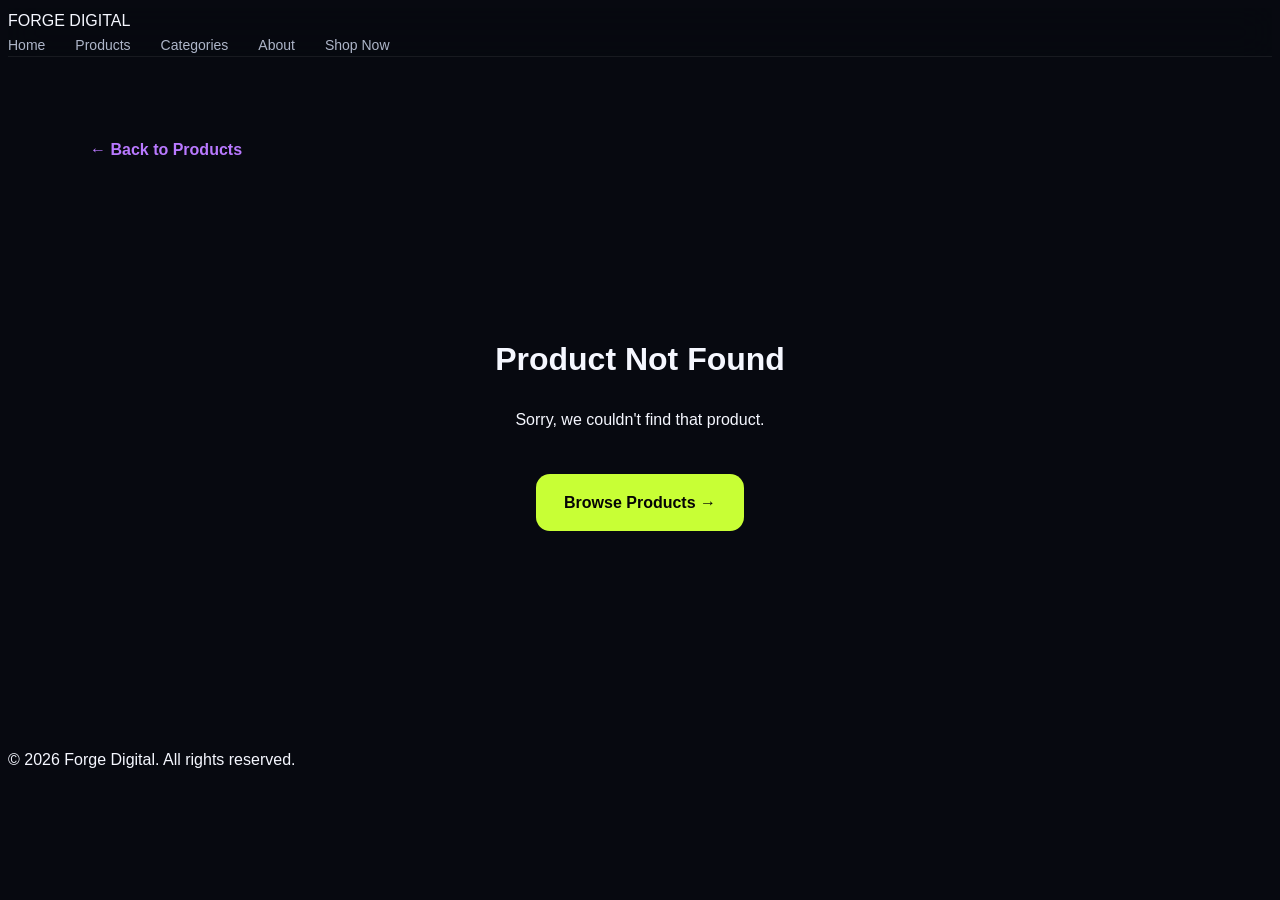
==== product.html @ 73a45c1d "Add files via upload" ====
<!DOCTYPE html>
<html lang="en">
<head>
    <meta charset="UTF-8">
    <meta name="viewport" content="width=device-width, initial-scale=1.0">

    <title>Product | Forge Digital</title>

    <link rel="stylesheet" href="css/style.css">

    <style>
        .product-page {
            max-width: 1100px;
            margin: 0 auto;
            padding: 80px 20px;
        }

        .back-link {
            display: inline-block;
            margin-bottom: 30px;
            color: #b979ff;
            text-decoration: none;
            font-weight: 600;
        }

        .product-layout {
            display: grid;
            grid-template-columns: 1fr 1fr;
            gap: 60px;
            align-items: center;
        }

        .product-image {
            width: 100%;
            max-height: 500px;
            object-fit: cover;
            border-radius: 24px;
            background: #111;
            border: 1px solid rgba(255,255,255,0.08);
        }

        .product-category {
            display: inline-block;
            color: #c8ff35;
            font-size: 14px;
            font-weight: 700;
            text-transform: uppercase;
            letter-spacing: 1px;
            margin-bottom: 15px;
        }

        .product-title {
            font-size: clamp(38px, 6vw, 64px);
            line-height: 1;
            margin: 0 0 20px;
        }

        .product-description {
            color: #aaa;
            font-size: 18px;
            line-height: 1.7;
            margin-bottom: 25px;
        }

        .product-price {
            font-size: 32px;
            font-weight: 800;
            color: #c8ff35;
            margin-bottom: 30px;
        }

        .buy-btn {
            display: inline-block;
            padding: 16px 28px;
            border-radius: 14px;
            background: #c8ff35;
            color: #050505;
            text-decoration: none;
            font-weight: 800;
            transition: 0.25s ease;
        }

        .buy-btn:hover {
            transform: translateY(-3px);
            box-shadow: 0 10px 30px rgba(200,255,53,0.2);
        }

        .included-section {
            margin-top: 90px;
        }

        .included-section h2 {
            font-size: 36px;
            margin-bottom: 30px;
        }

        .included-grid {
            display: grid;
            grid-template-columns: repeat(2, 1fr);
            gap: 15px;
        }

        .included-item {
            background: #101010;
            border: 1px solid rgba(255,255,255,0.07);
            padding: 18px 20px;
            border-radius: 14px;
            color: #ddd;
        }

        .included-item::before {
            content: "✓";
            color: #c8ff35;
            font-weight: 900;
            margin-right: 10px;
        }

        .not-found {
            text-align: center;
            padding: 120px 20px;
        }

        @media (max-width: 800px) {
            .product-layout {
                grid-template-columns: 1fr;
                gap: 35px;
            }

            .included-grid {
                grid-template-columns: 1fr;
            }

            .product-page {
                padding-top: 50px;
            }
        }
    </style>
</head>

<body>

    <!-- NAVBAR -->
    <nav class="navbar">
        <div class="nav-logo">
            FORGE DIGITAL
        </div>

        <div class="nav-links">
            <a href="index.html">Home</a>
            <a href="products.html">Products</a>
            <a href="products.html">Categories</a>
            <a href="index.html#about">About</a>
            <a href="products.html" class="nav-cta">Shop Now</a>
        </div>
    </nav>


    <!-- PRODUCT -->
    <main class="product-page">

        <a href="products.html" class="back-link">
            ← Back to Products
        </a>

        <div id="productContainer"></div>

    </main>


    <!-- FOOTER -->
    <footer>
        <p>© 2026 Forge Digital. All rights reserved.</p>
    </footer>


    <script src="js/products.js"></script>

    <script>
        const params = new URLSearchParams(window.location.search);
        const productId = params.get("id");

        const productContainer = document.getElementById("productContainer");

        /*
        PRODUCT CONTENT
        */

        const included = {

            "AI Prompts Digital Products Kit": [
                "AI product idea generation prompts",
                "Digital product research prompts",
                "Content creation prompts",
                "Marketing prompts",
                "Product improvement workflows",
                "AI productivity workflows",
                "Business growth prompts",
                "Ready-to-use AI prompt templates"
            ],

            "AI Content Creator Template Pack": [
                "Content idea generator",
                "Viral hook generator",
                "Short-form video prompts",
                "Storytelling templates",
                "Caption generator",
                "Content calendar system",
                "AI image prompts",
                "Content repurposing workflow",
                "Content quality checker"
            ],

            "AI Business Marketing Prompt Pack": [
                "Business idea prompts",
                "Customer research system",
                "Pain-point discovery prompts",
                "Competitor research",
                "Offer creation prompts",
                "Marketing campaign prompts",
                "Sales copy prompts",
                "Customer outreach templates",
                "Follow-up messages",
                "Growth strategy prompts"
            ],

            "AI Resume Career Prompt Kit": [
                "Resume improvement prompts",
                "ATS optimization",
                "Achievement bullet generator",
                "Cover letter system",
                "Job application prompts",
                "Interview preparation",
                "Mock interview system",
                "STAR answer builder",
                "LinkedIn optimization",
                "Career roadmap"
            ],

            "AI Small Business Toolkit": [
                "Business planning prompts",
                "Customer profile builder",
                "Offer creation system",
                "Pricing prompts",
                "Marketing planner",
                "Sales prompts",
                "Customer service templates",
                "Testimonial system",
                "Referral strategy",
                "Business analysis"
            ],

            "AI Social Media Growth Kit": [
                "Social media strategy",
                "Content pillar system",
                "30-day content ideas",
                "Viral hook generator",
                "Reels and TikTok prompts",
                "Caption system",
                "Engagement strategies",
                "Follower growth system",
                "Hashtag and keyword prompts",
                "Content batching workflow"
            ],

            "AI Ecommerce Starter Kit": [
                "Product research prompts",
                "Customer research",
                "Product description generator",
                "Product title generator",
                "AI product image prompts",
                "Product page prompts",
                "Pricing strategy",
                "Social media content",
                "Customer service prompts",
                "Ecommerce launch checklist"
            ],

            "AI Productivity Time Management Kit": [
                "Daily planner",
                "Weekly planner",
                "Monthly goal planner",
                "Eisenhower Matrix",
                "Time blocking system",
                "Focus session planner",
                "Task breakdown system",
                "Habit builder",
                "Procrastination system",
                "Weekly review system"
            ],

            "AI Personal Branding Kit": [
                "Personal brand strategy",
                "Unique value proposition",
                "Brand positioning",
                "Bio generator",
                "Social profile optimization",
                "Brand story system",
                "Content pillar builder",
                "30-day content plan",
                "Authority-building prompts",
                "Personal brand growth strategy"
            ],

            "Ultimate AI Toolkit": [
                "AI productivity prompts",
                "Business prompts",
                "Marketing prompts",
                "Content prompts",
                "Social media prompts",
                "Ecommerce prompts",
                "Career prompts",
                "Resume prompts",
                "Personal branding prompts",
                "Digital product prompts",
                "Research prompts",
                "Sales prompts",
                "Customer service prompts",
                "Master AI workflows"
            ],

            "AI Digital Product Creator System": [
                "Digital product idea generator",
                "Problem discovery system",
                "Product opportunity research",
                "Market validation workflow",
                "Competitor analysis",
                "Product blueprint",
                "Product module planner",
                "Templates and checklists",
                "Product quality control",
                "Product packaging",
                "Pricing strategy",
                "Sales page system",
                "Launch workflow",
                "Marketing system",
                "Customer onboarding",
                "Product optimization"
            ],

            "AI Content Machine System": [
                "Content strategy",
                "Audience research",
                "Content pillar framework",
                "Idea generation engine",
                "Viral hook system",
                "Short-form video workflow",
                "Caption system",
                "Platform-specific content",
                "Content repurposing workflow",
                "30-day content machine",
                "Analytics and improvement system"
            ],

            "AI Business Launch System": [
                "Business idea generation",
                "Market research",
                "Customer research",
                "Ideal customer profile",
                "Pain-point research",
                "Competitor analysis",
                "Offer creation system",
                "Value proposition",
                "Pricing system",
                "Brand positioning",
                "First 10 customers strategy",
                "Marketing system",
                "Sales system",
                "Outreach workflow",
                "Launch checklist",
                "Growth strategy"
            ],

            "AI Career Accelerator": [
                "Career direction system",
                "Skills assessment",
                "Career roadmap",
                "Resume optimization",
                "ATS optimization",
                "Cover letter system",
                "Job search strategy",
                "LinkedIn optimization",
                "Networking system",
                "Interview preparation",
                "STAR answer builder",
                "Salary negotiation",
                "Portfolio system",
                "Career advancement plan"
            ],

            "AI Small Business Operating System": [
                "Business foundation",
                "Customer system",
                "Offer system",
                "Pricing system",
                "Marketing system",
                "Content workflow",
                "Sales system",
                "Outreach system",
                "Customer service system",
                "Operations system",
                "Automation workflows",
                "Business numbers dashboard",
                "Competitor analysis",
                "Growth system",
                "Business planning",
                "AI business assistant"
            ],

            "AI Social Growth System": [
                "Social media strategy",
                "Audience research",
                "Content pillar system",
                "Profile optimization",
                "Hook system",
                "Short-form video workflow",
                "Caption system",
                "Platform content system",
                "Engagement workflow",
                "Growth experiments",
                "Analytics system",
                "Monetization strategy",
                "30-day growth challenge"
            ],

            "AI Ecommerce Launch System": [
                "Ecommerce business foundation",
                "Customer research",
                "Product research",
                "Competitor research",
                "Brand system",
                "Offer creation",
                "Pricing system",
                "Store planning",
                "Product page system",
                "Content plan",
                "Marketing channels",
                "Sales funnel",
                "Customer experience",
                "Order tracker",
                "Weekly dashboard",
                "90-day growth plan",
                "Launch checklist"
            ],

            "AI Productivity OS": [
                "Personal productivity profile",
                "Brain dump system",
                "Task organizer",
                "Priority framework",
                "Daily planning",
                "Weekly planning",
                "Monthly goals",
                "Project planner",
                "Time audit",
                "Focus plan",
                "Deep work system",
                "Habit tracker",
                "Routine builder",
                "Study planner",
                "Meeting planner",
                "Decision maker",
                "Weekly review",
                "Productivity scorecard"
            ],

            "AI Personal Brand Builder": [
                "Personal brand positioning",
                "Brand identity system",
                "Unique value proposition",
                "Content strategy",
                "Content pillars",
                "Profile optimization",
                "Storytelling system",
                "Audience growth system",
                "30-day content challenge",
                "Personal brand monetization",
                "Weekly content engine",
                "Brand quality check"
            ],

            "Ultimate AI Operating System": [
                "AI Productivity OS",
                "AI Business Growth System",
                "AI Content Machine",
                "AI Marketing Workflows",
                "AI Social Growth System",
                "AI Ecommerce System",
                "AI Career System",
                "AI Personal Brand System",
                "AI Research Workflows",
                "AI Sales & Customer Service System",
                "AI Master Workflows"
            ]
        };


        /*
        FIND PRODUCT
        */

        const product = products.find(item => item.id === productId);


        /*
        PRODUCT NOT FOUND
        */

        if (!product) {

            productContainer.innerHTML = `
                <div class="not-found">
                    <h1>Product Not Found</h1>
                    <p>Sorry, we couldn't find that product.</p>

                    <br>

                    <a href="products.html" class="buy-btn">
                        Browse Products →
                    </a>
                </div>
            `;

        } else {

            const productItems = included[product.id] || [
                "AI-powered templates",
                "Ready-to-use workflows",
                "Practical AI prompts",
                "Step-by-step guidance"
            ];

            const productName = product.name
                .replaceAll("-", " ");

            productContainer.innerHTML = `

                <div class="product-layout">

                    <div>

                        <img
                            src="${product.image || 'assets/covers/default.jpg'}"
                            alt="${productName}"
                            class="product-image"
                        >

                    </div>


                    <div>

                        <span class="product-category">
                            ${product.category}
                        </span>

                        <h1 class="product-title">
                            ${productName}
                        </h1>

                        <p class="product-description">
                            ${product.description}
                        </p>

                        <div class="product-price">
                            ${product.price}
                        </div>

                        <!-- BUY NOW NOW GOES TO CHECKOUT -->

                        <a
                            href="checkout.html?id=${encodeURIComponent(product.id)}"
                            class="buy-btn"
                        >
                            Buy Now →
                        </a>

                    </div>

                </div>


                <section class="included-section">

                    <h2>
                        What's Included
                    </h2>

                    <div class="included-grid">

                        ${productItems.map(item => `
                            <div class="included-item">
                                ${item}
                            </div>
                        `).join("")}

                    </div>

                </section>

            `;
        }
    </script>

</body>
</html>
---- css/style.css ----
```css
/* =========================================================
   FORGE DIGITAL
   Premium Digital Products Store
========================================================= */

@import url('https://fonts.googleapis.com/css2?family=DM+Sans:wght@400;500;600;700&family=Space+Grotesk:wght@400;500;600;700&display=swap');


/* =========================================================
   RESET
========================================================= */

* {
    margin: 0;
    padding: 0;
    box-sizing: border-box;
}

html {
    scroll-behavior: smooth;
}

body {
    font-family: "DM Sans", sans-serif;
    background: #070910;
    color: #f5f7ff;
    line-height: 1.6;
    overflow-x: hidden;
}

a {
    color: inherit;
    text-decoration: none;
}

button,
a {
    -webkit-tap-highlight-color: transparent;
}


/* =========================================================
   NAVBAR
========================================================= */

.navbar {
    position: sticky;
    top: 0;
    z-index: 1000;

    background: rgba(7, 9, 16, 0.78);
    backdrop-filter: blur(18px);
    -webkit-backdrop-filter: blur(18px);

    border-bottom: 1px solid rgba(255, 255, 255, 0.07);
}

.nav-container {
    width: min(1180px, 92%);
    margin: auto;

    min-height: 78px;

    display: flex;
    align-items: center;
    justify-content: space-between;

    gap: 30px;
}


/* LOGO */

.logo {
    display: flex;
    flex-direction: column;

    font-family: "Space Grotesk", sans-serif;

    line-height: 0.85;
}

.logo span {
    font-size: 21px;
    font-weight: 700;
    letter-spacing: 2px;
}

.logo small {
    margin-top: 5px;

    font-size: 8px;
    font-weight: 700;
    letter-spacing: 4px;

    color: #6ea8ff;
}


/* NAV LINKS */

.nav-links {
    display: flex;
    align-items: center;
    gap: 30px;
}

.nav-links a {
    color: #aeb6c9;
    font-size: 14px;
    font-weight: 500;

    transition: 0.25s ease;
}

.nav-links a:hover,
.nav-links a.active {
    color: #ffffff;
}


/* NAV BUTTON */

.nav-button {
    padding: 11px 19px;

    border-radius: 10px;

    background: #ffffff;
    color: #070910;

    font-size: 13px;
    font-weight: 700;

    transition: 0.25s ease;
}

.nav-button:hover {
    transform: translateY(-2px);
    box-shadow: 0 10px 30px rgba(255, 255, 255, 0.12);
}


/* =========================================================
   HERO
========================================================= */

.hero {
    position: relative;
    min-height: 730px;

    display: flex;
    align-items: center;

    overflow: hidden;
}

.hero-background {
    position: absolute;
    inset: 0;

    background:
        radial-gradient(
            circle at 75% 25%,
            rgba(37, 99, 235, 0.24),
            transparent 32%
        ),
        radial-gradient(
            circle at 20% 80%,
            rgba(124, 58, 237, 0.16),
            transparent 28%
        );
}

.hero-background::after {
    content: "";

    position: absolute;

    width: 520px;
    height: 520px;

    right: -150px;
    top: 80px;

    border-radius: 50%;

    border: 1px solid rgba(83, 141, 255, 0.13);

    box-shadow:
        0 0 0 50px rgba(83, 141, 255, 0.025),
        0 0 0 100px rgba(83, 141, 255, 0.018);
}

.hero-content {
    position: relative;
    z-index: 2;

    width: min(1180px, 92%);
    margin: auto;

    padding: 90px 0;
}

.hero-badge {
    display: inline-flex;

    padding: 8px 13px;

    border: 1px solid rgba(99, 147, 255, 0.25);
    border-radius: 100px;

    background: rgba(52, 105, 220, 0.08);

    color: #8db7ff;

    font-size: 11px;
    font-weight: 700;

    letter-spacing: 1.5px;
}

.hero h1 {
    max-width: 850px;

    margin-top: 25px;

    font-family: "Space Grotesk", sans-serif;

    font-size: clamp(52px, 8vw, 92px);
    line-height: 0.98;

    letter-spacing: -4px;
}

.hero h1 span {
    color: #6ea8ff;
}

.hero-content > p {
    max-width: 620px;

    margin-top: 28px;

    color: #9da7bb;

    font-size: 18px;
    line-height: 1.75;
}

.hero-buttons {
    display: flex;
    flex-wrap: wrap;

    gap: 13px;

    margin-top: 35px;
}


/* BUTTONS */

.primary-button,
.secondary-button {
    display: inline-flex;
    align-items: center;
    justify-content: center;

    min-height: 50px;

    padding: 0 22px;

    border-radius: 11px;

    font-size: 14px;
    font-weight: 700;

    transition: 0.25s ease;
}

.primary-button {
    background: #ffffff;
    color: #070910;
}

.primary-button:hover {
    transform: translateY(-3px);

    box-shadow:
        0 14px 35px rgba(255, 255, 255, 0.12);
}

.secondary-button {
    border: 1px solid rgba(255, 255, 255, 0.12);

    color: #d7dce8;

    background: rgba(255, 255, 255, 0.03);
}

.secondary-button:hover {
    background: rgba(255, 255, 255, 0.07);

    transform: translateY(-3px);
}


/* TRUST */

.hero-trust {
    display: flex;
    flex-wrap: wrap;

    gap: 40px;

    margin-top: 65px;
}

.hero-trust div {
    display: flex;
    flex-direction: column;
}

.hero-trust strong {
    font-family: "Space Grotesk", sans-serif;

    font-size: 23px;
}

.hero-trust span {
    margin-top: 2px;

    color: #7f899e;

    font-size: 12px;
}


/* =========================================================
   GENERAL SECTIONS
========================================================= */

.section {
    width: min(1180px, 92%);
    margin: auto;

    padding: 110px 0;
}

.section-heading {
    display: flex;
    align-items: flex-end;
    justify-content: space-between;

    gap: 30px;

    margin-bottom: 42px;
}

.section-heading.centered {
    display: block;

    text-align: center;
}

.section-label {
    display: block;

    margin-bottom: 12px;

    color: #6ea8ff;

    font-size: 11px;
    font-weight: 700;

    letter-spacing: 2px;
}

.section h2 {
    font-family: "Space Grotesk", sans-serif;

    font-size: clamp(32px, 5vw, 52px);

    line-height: 1.05;

    letter-spacing: -2px;
}

.section-heading.centered p {
    max-width: 550px;

    margin: 15px auto 0;

    color: #8993a8;
}


/* VIEW ALL */

.view-all {
    color: #8fb8ff;

    font-size: 13px;
    font-weight: 700;

    white-space: nowrap;
}

.view-all:hover {
    color: #ffffff;
}


/* =========================================================
   PRODUCT CARDS
========================================================= */

.product-grid {
    display: grid;

    grid-template-columns: repeat(4, 1fr);

    gap: 18px;
}

.product-card {
    overflow: hidden;

    border: 1px solid rgba(255, 255, 255, 0.07);
    border-radius: 16px;

    background: #0d1019;

    transition: 0.3s ease;
}

.product-card:hover {
    transform: translateY(-6px);

    border-color: rgba(110, 168, 255, 0.28);

    box-shadow:
        0 20px 50px rgba(0, 0, 0, 0.25);
}


/* PRODUCT IMAGE */

.product-image {
    position: relative;

    height: 235px;

    display: flex;
    align-items: center;
    justify-content: center;

    overflow: hidden;
}

.product-blue {
    background:
        radial-gradient(circle at 30% 30%, #244fbd, transparent 40%),
        linear-gradient(135deg, #0d1735, #102b62);
}

.product-purple {
    background:
        radial-gradient(circle at 70% 30%, #7139c7, transparent 40%),
        linear-gradient(135deg, #241440, #3c1e6d);
}

.product-green {
    background:
        radial-gradient(circle at 30% 30%, #19805b, transparent 40%),
        linear-gradient(135deg, #092b24, #0e4c3b);
}

.product-orange {
    background:
        radial-gradient(circle at 70% 30%, #d86d32, transparent 40%),
        linear-gradient(135deg, #3a1c12, #71351b);
}

.product-number {
    position: absolute;

    top: 15px;
    left: 15px;

    font-family: "Space Grotesk", sans-serif;

    font-size: 12px;
    font-weight: 700;

    color: rgba(255, 255, 255, 0.55);
}

.product-placeholder {
    font-family: "Space Grotesk", sans-serif;

    font-size: 26px;
    font-weight: 700;

    letter-spacing: 2px;

    transform: rotate(-8deg);

    color: rgba(255, 255, 255, 0.88);

    text-shadow:
        0 8px 35px rgba(0, 0, 0, 0.4);
}


/* PRODUCT INFO */

.product-info {
    padding: 21px;
}

.product-category {
    color: #6ea8ff;

    font-size: 9px;
    font-weight: 700;

    letter-spacing: 1.5px;
}

.product-info h3 {
    margin-top: 8px;

    font-family: "Space Grotesk", sans-serif;

    font-size: 18px;
    line-height: 1.2;
}

.product-info p {
    min-height: 68px;

    margin-top: 10px;

    color: #828da3;

    font-size: 13px;
    line-height: 1.6;
}

.product-bottom {
    display: flex;
    align-items: center;
    justify-content: space-between;

    gap: 10px;

    margin-top: 18px;

    padding-top: 15px;

    border-top: 1px solid rgba(255, 255, 255, 0.07);
}

.product-bottom strong {
    font-family: "Space Grotesk", sans-serif;

    font-size: 18px;
}

.product-bottom a {
    color: #8fb8ff;

    font-size: 11px;
    font-weight: 700;
}


/* =========================================================
   CATEGORIES
========================================================= */

.categories-section {
    padding: 110px 4%;

    background:
        linear-gradient(
            180deg,
            #070910,
            #0a0d15,
            #070910
        );
}

.category-grid {
    width: min(1180px, 92%);
    margin: 45px auto 0;

    display: grid;

    grid-template-columns: repeat(3, 1fr);

    gap: 15px;
}

.category-card {
    position: relative;

    min-height: 190px;

    padding: 27px;

    overflow: hidden;

    border: 1px solid rgba(255, 255, 255, 0.07);
    border-radius: 15px;

    background: rgba(255, 255, 255, 0.025);

    transition: 0.3s ease;
}

.category-card:hover {
    transform: translateY(-5px);

    background: rgba(255, 255, 255, 0.045);

    border-color: rgba(110, 168, 255, 0.25);
}

.category-icon {
    font-size: 27px;
}

.category-card h3 {
    margin-top: 20px;

    font-family: "Space Grotesk", sans-serif;

    font-size: 21px;
}

.category-card p {
    margin-top: 5px;

    color: #7f899e;

    font-size: 13px;
}

.category-arrow {
    position: absolute;

    right: 25px;
    bottom: 23px;

    color: #7daeff;

    font-size: 20px;
}


/* =========================================================
   WHY SECTION
========================================================= */

.why-section {
    width: min(1180px, 92%);
    margin: auto;

    padding: 120px 0;

    display: grid;

    grid-template-columns: 0.9fr 1.1fr;

    gap: 90px;

    align-items: center;
}

.why-content h2 {
    font-family: "Space Grotesk", sans-serif;

    font-size: clamp(38px, 5vw, 62px);

    line-height: 1;

    letter-spacing: -3px;
}

.why-content > p {
    max-width: 530px;

    margin: 25px 0 30px;

    color: #8993a8;

    line-height: 1.8;
}


/* BENEFITS */

.benefits {
    display: grid;

    grid-template-columns: repeat(2, 1fr);

    gap: 15px;
}

.benefit {
    padding: 24px;

    border: 1px solid rgba(255, 255, 255, 0.07);
    border-radius: 14px;

    background: rgba(255, 255, 255, 0.025);
}

.benefit > span {
    color: #618fdc;

    font-size: 10px;
    font-weight: 700;
}

.benefit h3 {
    margin-top: 18px;

    font-family: "Space Grotesk", sans-serif;

    font-size: 17px;
}

.benefit p {
    margin-top: 7px;

    color: #7f899e;

    font-size: 12px;
}


/* =========================================================
   BUNDLE
========================================================= */

.bundle-section {
    position: relative;

    width: min(1180px, 92%);
    min-height: 450px;

    margin: 0 auto 110px;

    padding: 70px;

    overflow: hidden;

    display: flex;
    align-items: center;
    justify-content: space-between;

    border: 1px solid rgba(92, 143, 255, 0.18);
    border-radius: 25px;

    background:
        linear-gradient(
            135deg,
            #101a35,
            #0d1121 55%,
            #16102b
        );
}

.bundle-glow {
    position: absolute;

    width: 500px;
    height: 500px;

    right: -170px;
    top: -170px;

    border-radius: 50%;

    background: rgba(71, 107, 255, 0.14);

    filter: blur(50px);
}

.bundle-content {
    position: relative;
    z-index: 2;

    max-width: 650px;
}

.bundle-content h2 {
    font-family: "Space Grotesk", sans-serif;

    font-size: clamp(38px, 6vw, 66px);

    line-height: 0.98;

    letter-spacing: -3px;
}

.bundle-content p {
    max-width: 540px;

    margin: 22px 0 30px;

    color: #929db4;
}


/* BUNDLE BADGE */

.bundle-badge {
    position: relative;
    z-index: 2;

    width: 190px;
    height: 190px;

    flex-shrink: 0;

    display: flex;
    flex-direction: column;
    align-items: center;
    justify-content: center;

    border-radius: 50%;

    border: 1px solid rgba(140, 176, 255, 0.25);

    background: rgba(255, 255, 255, 0.035);

    box-shadow:
        0 0 70px rgba(69, 112, 255, 0.13);
}

.bundle-badge span {
    font-family: "Space Grotesk", sans-serif;

    font-size: 55px;
    font-weight: 700;

    line-height: 1;
}

.bundle-badge small {
    margin-top: 7px;

    color: #8794ae;

    font-size: 8px;
    font-weight: 700;

    line-height: 1.5;

    text-align: center;

    letter-spacing: 1.5px;
}


/* =========================================================
   FINAL CTA
========================================================= */

.final-cta {
    padding: 130px 20px;

    text-align: center;

    background:
        radial-gradient(
            circle at center,
            rgba(48, 93, 204, 0.12),
            transparent 45%
        );
}

.final-cta h2 {
    font-family: "Space Grotesk", sans-serif;

    font-size: clamp(45px, 7vw, 76px);

    line-height: 0.98;

    letter-spacing: -4px;
}

.final-cta p {
    max-width: 480px;

    margin: 20px auto 30px;

    color: #8993a8;
}


/* =========================================================
   FOOTER
========================================================= */

.footer {
    padding: 70px 4% 25px;

    border-top: 1px solid rgba(255, 255, 255, 0.07);

    background: #05070d;
}

.footer-container {
    width: min(1180px, 92%);
    margin: auto;

    display: flex;
    justify-content: space-between;

    gap: 70px;
}

.footer-brand p {
    max-width: 280px;

    margin-top: 18px;

    color: #747e92;

    font-size: 13px;
}

.footer-links {
    display: flex;

    gap: 100px;
}

.footer-links div {
    display: flex;
    flex-direction: column;

    gap: 10px;
}

.footer-links h4 {
    margin-bottom: 7px;

    font-size: 12px;
}

.footer-links a {
    color: #747e92;

    font-size: 12px;

    transition: 0.2s ease;
}

.footer-links a:hover {
    color: #ffffff;
}

.footer-bottom {
    width: min(1180px, 92%);
    margin: 60px auto 0;

    padding-top: 22px;

    border-top: 1px solid rgba(255, 255, 255, 0.06);

    display: flex;
    justify-content: space-between;

    gap: 20px;

    color: #586174;

    font-size: 10px;
}


/* =========================================================
   RESPONSIVE
========================================================= */

@media (max-width: 1000px) {

    .product-grid {
        grid-template-columns: repeat(2, 1fr);
    }

    .category-grid {
        grid-template-columns: repeat(2, 1fr);
    }

    .why-section {
        grid-template-columns: 1fr;
        gap: 50px;
    }

    .bundle-section {
        padding: 55px;
    }

}


@media (max-width: 720px) {

    .nav-container {
        min-height: 68px;
    }

    .nav-links {
        display: none;
    }

    .nav-button {
        padding: 9px 14px;
    }

    .hero {
        min-height: 650px;
    }

    .hero-content {
        padding: 70px 0;
    }

    .hero h1 {
        font-size: clamp(45px, 14vw, 70px);

        letter-spacing: -3px;
    }

    .hero-content > p {
        font-size: 15px;
    }

    .hero-trust {
        gap: 22px;
        margin-top: 45px;
    }

    .section {
        padding: 80px 0;
    }

    .section-heading {
        align-items: flex-start;
        flex-direction: column;
    }

    .product-grid {
        grid-template-columns: 1fr;
    }

    .category-grid {
        grid-template-columns: 1fr;
    }

    .why-section {
        padding: 80px 0;
    }

    .benefits {
        grid-template-columns: 1fr;
    }

    .bundle-section {
        min-height: auto;

        padding: 45px 30px;

        flex-direction: column;
        align-items: flex-start;

        gap: 45px;
    }

    .bundle-badge {
        width: 145px;
        height: 145px;
    }

    .bundle-badge span {
        font-size: 42px;
    }

    .footer-container {
        flex-direction: column;
    }

    .footer-links {
        gap: 60px;
    }

    .footer-bottom {
        flex-direction: column;
        gap: 8px;
    }

}


@media (max-width: 420px) {

    .hero-buttons {
        flex-direction: column;
        align-items: stretch;
    }

    .primary-button,
    .secondary-button {
        width: 100%;
    }

    .hero-trust {
        display: grid;
        grid-template-columns: repeat(3, 1fr);
    }

    .hero-trust strong {
        font-size: 18px;
    }

    .hero-trust span {
        font-size: 10px;
    }

    .footer-links {
        gap: 35px;
    }

}
```
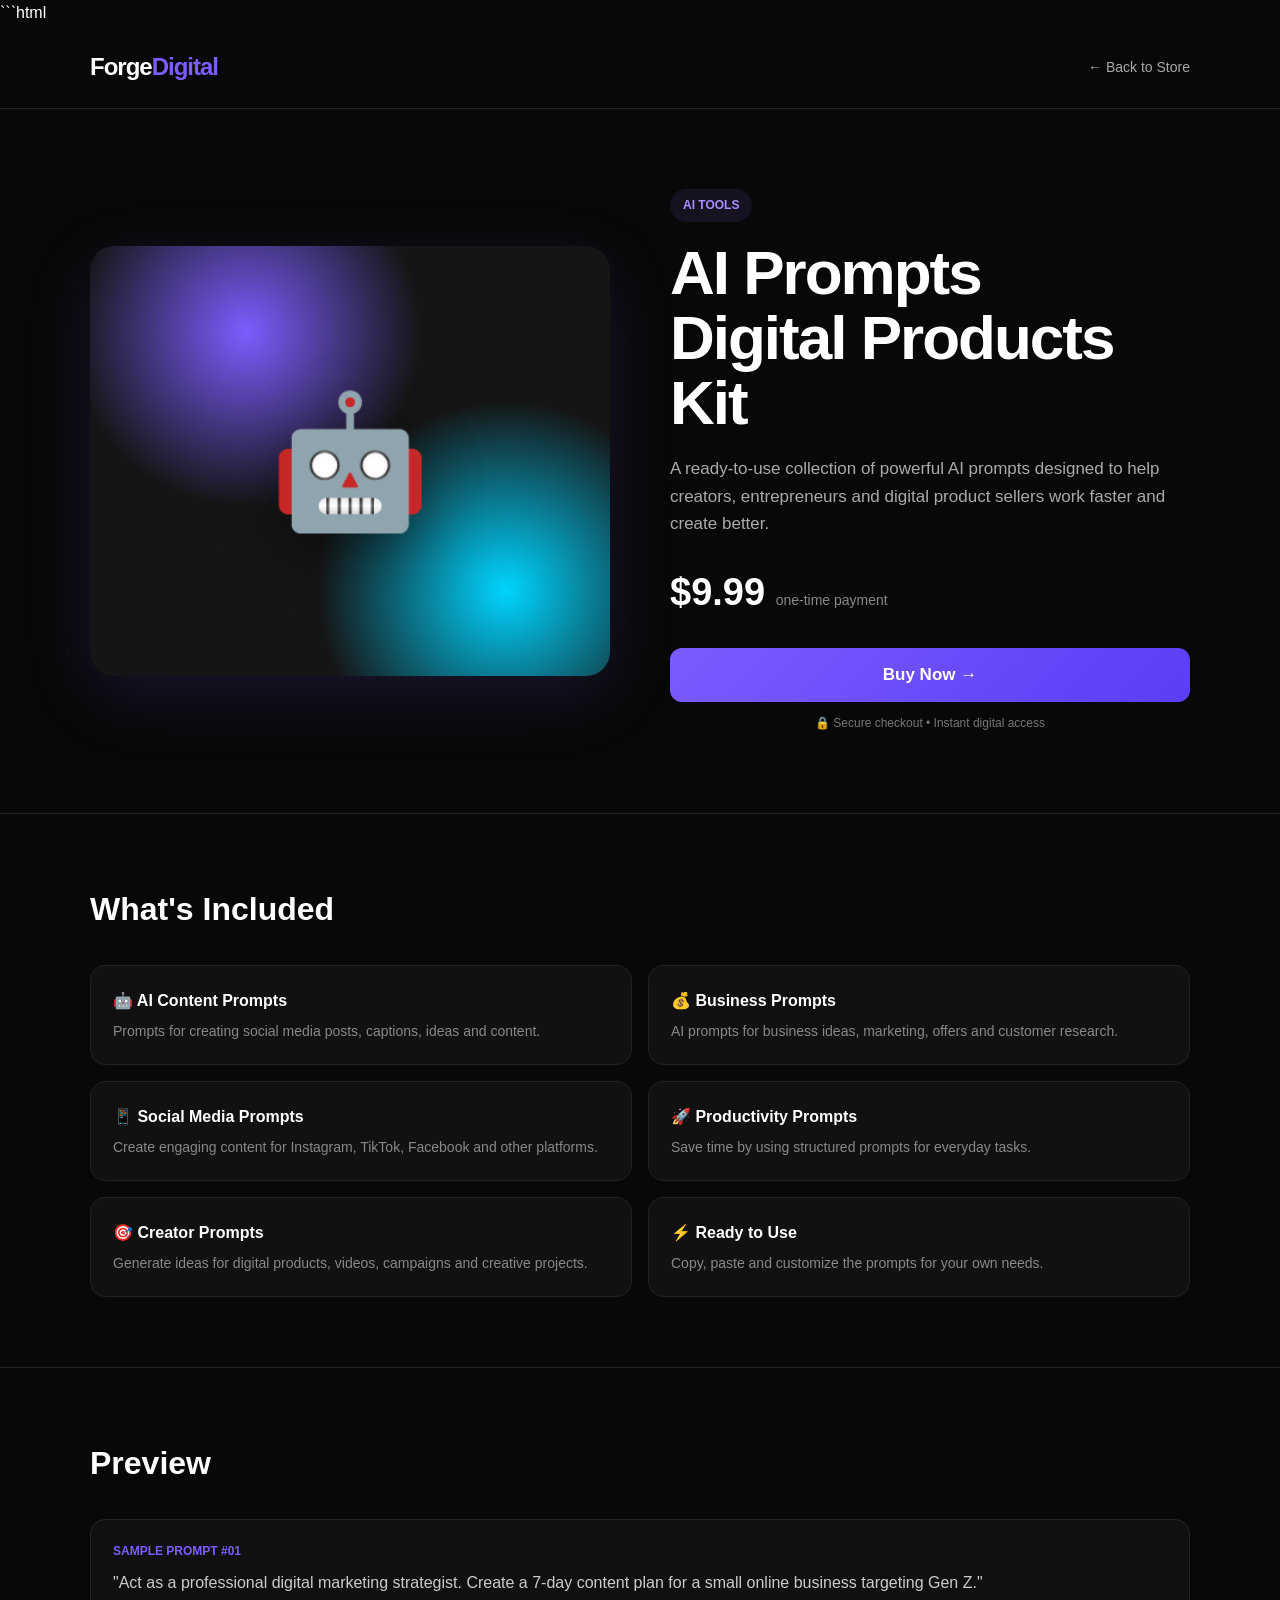
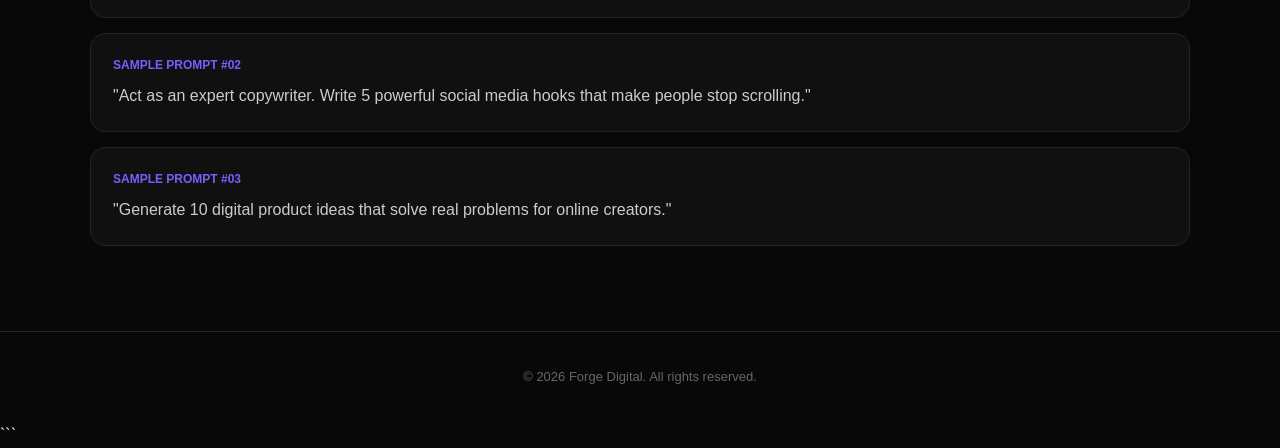
==== commit 2d2175cf: "Update product.html" ====
--- a/product.html
+++ b/product.html
@@ -1,137 +1,253 @@
+```html
 <!DOCTYPE html>
 <html lang="en">
 <head>
     <meta charset="UTF-8">
     <meta name="viewport" content="width=device-width, initial-scale=1.0">
 
-    <title>Product | Forge Digital</title>
-
-    <link rel="stylesheet" href="css/style.css">
+    <title>AI Prompts Digital Products Kit | Forge Digital</title>
 
     <style>
-        .product-page {
+        * {
+            margin: 0;
+            padding: 0;
+            box-sizing: border-box;
+        }
+
+        body {
+            font-family: Arial, Helvetica, sans-serif;
+            background: #080808;
+            color: #ffffff;
+            line-height: 1.6;
+        }
+
+        a {
+            color: inherit;
+            text-decoration: none;
+        }
+
+        .container {
+            width: 90%;
             max-width: 1100px;
-            margin: 0 auto;
-            padding: 80px 20px;
-        }
-
-        .back-link {
-            display: inline-block;
-            margin-bottom: 30px;
-            color: #b979ff;
-            text-decoration: none;
-            font-weight: 600;
-        }
-
-        .product-layout {
+            margin: auto;
+        }
+
+        /* NAVBAR */
+
+        nav {
+            padding: 22px 0;
+            border-bottom: 1px solid #222;
+        }
+
+        .nav-content {
+            display: flex;
+            justify-content: space-between;
+            align-items: center;
+        }
+
+        .logo {
+            font-size: 24px;
+            font-weight: 800;
+            letter-spacing: -1px;
+        }
+
+        .logo span {
+            color: #7c5cff;
+        }
+
+        .back {
+            color: #aaa;
+            font-size: 14px;
+        }
+
+        .back:hover {
+            color: white;
+        }
+
+        /* PRODUCT */
+
+        .product {
             display: grid;
             grid-template-columns: 1fr 1fr;
             gap: 60px;
+            padding: 80px 0;
             align-items: center;
         }
 
         .product-image {
+            min-height: 430px;
+            border-radius: 24px;
+            background:
+                radial-gradient(circle at 30% 20%, #7c5cff 0%, transparent 35%),
+                radial-gradient(circle at 80% 80%, #00d4ff 0%, transparent 35%),
+                #151515;
+
+            display: flex;
+            justify-content: center;
+            align-items: center;
+            padding: 40px;
+            box-shadow: 0 20px 70px rgba(124, 92, 255, 0.15);
+        }
+
+        .product-icon {
+            font-size: 130px;
+            filter: drop-shadow(0 15px 30px rgba(0,0,0,0.4));
+        }
+
+        .category {
+            display: inline-block;
+            background: #171222;
+            color: #a990ff;
+            padding: 7px 13px;
+            border-radius: 30px;
+            font-size: 12px;
+            font-weight: bold;
+            margin-bottom: 18px;
+        }
+
+        h1 {
+            font-size: clamp(38px, 5vw, 62px);
+            line-height: 1.05;
+            letter-spacing: -2px;
+            margin-bottom: 20px;
+        }
+
+        .description {
+            color: #aaa;
+            font-size: 17px;
+            margin-bottom: 25px;
+        }
+
+        .price {
+            font-size: 38px;
+            font-weight: 800;
+            margin-bottom: 25px;
+        }
+
+        .price small {
+            font-size: 14px;
+            color: #888;
+            font-weight: normal;
+        }
+
+        .buy-btn {
+            display: block;
             width: 100%;
-            max-height: 500px;
-            object-fit: cover;
-            border-radius: 24px;
-            background: #111;
-            border: 1px solid rgba(255,255,255,0.08);
-        }
-
-        .product-category {
-            display: inline-block;
-            color: #c8ff35;
-            font-size: 14px;
-            font-weight: 700;
-            text-transform: uppercase;
-            letter-spacing: 1px;
-            margin-bottom: 15px;
-        }
-
-        .product-title {
-            font-size: clamp(38px, 6vw, 64px);
-            line-height: 1;
-            margin: 0 0 20px;
-        }
-
-        .product-description {
-            color: #aaa;
-            font-size: 18px;
-            line-height: 1.7;
-            margin-bottom: 25px;
-        }
-
-        .product-price {
-            font-size: 32px;
+            padding: 17px;
+            border: none;
+            border-radius: 12px;
+            background: linear-gradient(135deg, #7c5cff, #5b3df5);
+            color: white;
+            font-size: 17px;
             font-weight: 800;
-            color: #c8ff35;
-            margin-bottom: 30px;
-        }
-
-        .buy-btn {
-            display: inline-block;
-            padding: 16px 28px;
-            border-radius: 14px;
-            background: #c8ff35;
-            color: #050505;
-            text-decoration: none;
-            font-weight: 800;
-            transition: 0.25s ease;
+            cursor: pointer;
+            transition: 0.25s;
         }
 
         .buy-btn:hover {
             transform: translateY(-3px);
-            box-shadow: 0 10px 30px rgba(200,255,53,0.2);
-        }
-
-        .included-section {
-            margin-top: 90px;
-        }
-
-        .included-section h2 {
-            font-size: 36px;
+            box-shadow: 0 12px 35px rgba(124, 92, 255, 0.35);
+        }
+
+        .secure {
+            text-align: center;
+            color: #777;
+            font-size: 12px;
+            margin-top: 12px;
+        }
+
+        /* INCLUDED */
+
+        .included {
+            padding: 70px 0;
+            border-top: 1px solid #222;
+        }
+
+        .section-title {
+            font-size: 32px;
             margin-bottom: 30px;
         }
 
         .included-grid {
             display: grid;
             grid-template-columns: repeat(2, 1fr);
-            gap: 15px;
-        }
-
-        .included-item {
+            gap: 16px;
+        }
+
+        .included-card {
+            background: #111;
+            border: 1px solid #222;
+            border-radius: 15px;
+            padding: 22px;
+        }
+
+        .included-card strong {
+            display: block;
+            margin-bottom: 6px;
+        }
+
+        .included-card p {
+            color: #888;
+            font-size: 14px;
+        }
+
+        /* PREVIEW */
+
+        .preview {
+            padding: 70px 0;
+            border-top: 1px solid #222;
+        }
+
+        .prompt {
             background: #101010;
-            border: 1px solid rgba(255,255,255,0.07);
-            padding: 18px 20px;
-            border-radius: 14px;
-            color: #ddd;
-        }
-
-        .included-item::before {
-            content: "✓";
-            color: #c8ff35;
-            font-weight: 900;
-            margin-right: 10px;
-        }
-
-        .not-found {
+            border: 1px solid #242424;
+            border-radius: 15px;
+            padding: 22px;
+            margin-bottom: 15px;
+            color: #ccc;
+        }
+
+        .prompt-label {
+            color: #7c5cff;
+            font-size: 12px;
+            font-weight: bold;
+            margin-bottom: 8px;
+        }
+
+        /* FOOTER */
+
+        footer {
+            border-top: 1px solid #222;
+            padding: 35px 0;
             text-align: center;
-            padding: 120px 20px;
-        }
-
-        @media (max-width: 800px) {
-            .product-layout {
+            color: #666;
+            font-size: 13px;
+        }
+
+        /* MOBILE */
+
+        @media (max-width: 750px) {
+
+            .product {
                 grid-template-columns: 1fr;
                 gap: 35px;
+                padding: 50px 0;
+            }
+
+            .product-image {
+                min-height: 300px;
+            }
+
+            .product-icon {
+                font-size: 90px;
             }
 
             .included-grid {
                 grid-template-columns: 1fr;
             }
 
-            .product-page {
-                padding-top: 50px;
+            h1 {
+                font-size: 42px;
             }
         }
     </style>
@@ -140,466 +256,214 @@
 <body>
 
     <!-- NAVBAR -->
-    <nav class="navbar">
-        <div class="nav-logo">
-            FORGE DIGITAL
-        </div>
-
-        <div class="nav-links">
-            <a href="index.html">Home</a>
-            <a href="products.html">Products</a>
-            <a href="products.html">Categories</a>
-            <a href="index.html#about">About</a>
-            <a href="products.html" class="nav-cta">Shop Now</a>
+
+    <nav>
+        <div class="container nav-content">
+
+            <a href="index.html" class="logo">
+                Forge<span>Digital</span>
+            </a>
+
+            <a href="index.html" class="back">
+                ← Back to Store
+            </a>
+
         </div>
     </nav>
 
 
     <!-- PRODUCT -->
-    <main class="product-page">
-
-        <a href="products.html" class="back-link">
-            ← Back to Products
-        </a>
-
-        <div id="productContainer"></div>
+
+    <main>
+
+        <section class="product container">
+
+            <div class="product-image">
+                <div class="product-icon">🤖</div>
+            </div>
+
+
+            <div class="product-info">
+
+                <span class="category">
+                    AI TOOLS
+                </span>
+
+                <h1>
+                    AI Prompts<br>
+                    Digital Products Kit
+                </h1>
+
+                <p class="description">
+                    A ready-to-use collection of powerful AI prompts
+                    designed to help creators, entrepreneurs and
+                    digital product sellers work faster and create better.
+                </p>
+
+                <div class="price">
+                    $9.99
+                    <small>one-time payment</small>
+                </div>
+
+                <button class="buy-btn" onclick="buyProduct()">
+                    Buy Now →
+                </button>
+
+                <p class="secure">
+                    🔒 Secure checkout • Instant digital access
+                </p>
+
+            </div>
+
+        </section>
+
+
+        <!-- WHAT'S INCLUDED -->
+
+        <section class="included">
+
+            <div class="container">
+
+                <h2 class="section-title">
+                    What's Included
+                </h2>
+
+                <div class="included-grid">
+
+                    <div class="included-card">
+                        <strong>🤖 AI Content Prompts</strong>
+                        <p>
+                            Prompts for creating social media posts,
+                            captions, ideas and content.
+                        </p>
+                    </div>
+
+                    <div class="included-card">
+                        <strong>💰 Business Prompts</strong>
+                        <p>
+                            AI prompts for business ideas, marketing,
+                            offers and customer research.
+                        </p>
+                    </div>
+
+                    <div class="included-card">
+                        <strong>📱 Social Media Prompts</strong>
+                        <p>
+                            Create engaging content for Instagram,
+                            TikTok, Facebook and other platforms.
+                        </p>
+                    </div>
+
+                    <div class="included-card">
+                        <strong>🚀 Productivity Prompts</strong>
+                        <p>
+                            Save time by using structured prompts
+                            for everyday tasks.
+                        </p>
+                    </div>
+
+                    <div class="included-card">
+                        <strong>🎯 Creator Prompts</strong>
+                        <p>
+                            Generate ideas for digital products,
+                            videos, campaigns and creative projects.
+                        </p>
+                    </div>
+
+                    <div class="included-card">
+                        <strong>⚡ Ready to Use</strong>
+                        <p>
+                            Copy, paste and customize the prompts
+                            for your own needs.
+                        </p>
+                    </div>
+
+                </div>
+
+            </div>
+
+        </section>
+
+
+        <!-- PREVIEW -->
+
+        <section class="preview">
+
+            <div class="container">
+
+                <h2 class="section-title">
+                    Preview
+                </h2>
+
+                <div class="prompt">
+
+                    <div class="prompt-label">
+                        SAMPLE PROMPT #01
+                    </div>
+
+                    "Act as a professional digital marketing
+                    strategist. Create a 7-day content plan for
+                    a small online business targeting Gen Z."
+                    
+                </div>
+
+
+                <div class="prompt">
+
+                    <div class="prompt-label">
+                        SAMPLE PROMPT #02
+                    </div>
+
+                    "Act as an expert copywriter. Write 5 powerful
+                    social media hooks that make people stop
+                    scrolling."
+                    
+                </div>
+
+
+                <div class="prompt">
+
+                    <div class="prompt-label">
+                        SAMPLE PROMPT #03
+                    </div>
+
+                    "Generate 10 digital product ideas that solve
+                    real problems for online creators."
+                    
+                </div>
+
+            </div>
+
+        </section>
 
     </main>
 
 
     <!-- FOOTER -->
+
     <footer>
-        <p>© 2026 Forge Digital. All rights reserved.</p>
+
+        <div class="container">
+
+            © 2026 Forge Digital. All rights reserved.
+
+        </div>
+
     </footer>
 
 
-    <script src="js/products.js"></script>
-
     <script>
-        const params = new URLSearchParams(window.location.search);
-        const productId = params.get("id");
-
-        const productContainer = document.getElementById("productContainer");
-
-        /*
-        PRODUCT CONTENT
-        */
-
-        const included = {
-
-            "AI Prompts Digital Products Kit": [
-                "AI product idea generation prompts",
-                "Digital product research prompts",
-                "Content creation prompts",
-                "Marketing prompts",
-                "Product improvement workflows",
-                "AI productivity workflows",
-                "Business growth prompts",
-                "Ready-to-use AI prompt templates"
-            ],
-
-            "AI Content Creator Template Pack": [
-                "Content idea generator",
-                "Viral hook generator",
-                "Short-form video prompts",
-                "Storytelling templates",
-                "Caption generator",
-                "Content calendar system",
-                "AI image prompts",
-                "Content repurposing workflow",
-                "Content quality checker"
-            ],
-
-            "AI Business Marketing Prompt Pack": [
-                "Business idea prompts",
-                "Customer research system",
-                "Pain-point discovery prompts",
-                "Competitor research",
-                "Offer creation prompts",
-                "Marketing campaign prompts",
-                "Sales copy prompts",
-                "Customer outreach templates",
-                "Follow-up messages",
-                "Growth strategy prompts"
-            ],
-
-            "AI Resume Career Prompt Kit": [
-                "Resume improvement prompts",
-                "ATS optimization",
-                "Achievement bullet generator",
-                "Cover letter system",
-                "Job application prompts",
-                "Interview preparation",
-                "Mock interview system",
-                "STAR answer builder",
-                "LinkedIn optimization",
-                "Career roadmap"
-            ],
-
-            "AI Small Business Toolkit": [
-                "Business planning prompts",
-                "Customer profile builder",
-                "Offer creation system",
-                "Pricing prompts",
-                "Marketing planner",
-                "Sales prompts",
-                "Customer service templates",
-                "Testimonial system",
-                "Referral strategy",
-                "Business analysis"
-            ],
-
-            "AI Social Media Growth Kit": [
-                "Social media strategy",
-                "Content pillar system",
-                "30-day content ideas",
-                "Viral hook generator",
-                "Reels and TikTok prompts",
-                "Caption system",
-                "Engagement strategies",
-                "Follower growth system",
-                "Hashtag and keyword prompts",
-                "Content batching workflow"
-            ],
-
-            "AI Ecommerce Starter Kit": [
-                "Product research prompts",
-                "Customer research",
-                "Product description generator",
-                "Product title generator",
-                "AI product image prompts",
-                "Product page prompts",
-                "Pricing strategy",
-                "Social media content",
-                "Customer service prompts",
-                "Ecommerce launch checklist"
-            ],
-
-            "AI Productivity Time Management Kit": [
-                "Daily planner",
-                "Weekly planner",
-                "Monthly goal planner",
-                "Eisenhower Matrix",
-                "Time blocking system",
-                "Focus session planner",
-                "Task breakdown system",
-                "Habit builder",
-                "Procrastination system",
-                "Weekly review system"
-            ],
-
-            "AI Personal Branding Kit": [
-                "Personal brand strategy",
-                "Unique value proposition",
-                "Brand positioning",
-                "Bio generator",
-                "Social profile optimization",
-                "Brand story system",
-                "Content pillar builder",
-                "30-day content plan",
-                "Authority-building prompts",
-                "Personal brand growth strategy"
-            ],
-
-            "Ultimate AI Toolkit": [
-                "AI productivity prompts",
-                "Business prompts",
-                "Marketing prompts",
-                "Content prompts",
-                "Social media prompts",
-                "Ecommerce prompts",
-                "Career prompts",
-                "Resume prompts",
-                "Personal branding prompts",
-                "Digital product prompts",
-                "Research prompts",
-                "Sales prompts",
-                "Customer service prompts",
-                "Master AI workflows"
-            ],
-
-            "AI Digital Product Creator System": [
-                "Digital product idea generator",
-                "Problem discovery system",
-                "Product opportunity research",
-                "Market validation workflow",
-                "Competitor analysis",
-                "Product blueprint",
-                "Product module planner",
-                "Templates and checklists",
-                "Product quality control",
-                "Product packaging",
-                "Pricing strategy",
-                "Sales page system",
-                "Launch workflow",
-                "Marketing system",
-                "Customer onboarding",
-                "Product optimization"
-            ],
-
-            "AI Content Machine System": [
-                "Content strategy",
-                "Audience research",
-                "Content pillar framework",
-                "Idea generation engine",
-                "Viral hook system",
-                "Short-form video workflow",
-                "Caption system",
-                "Platform-specific content",
-                "Content repurposing workflow",
-                "30-day content machine",
-                "Analytics and improvement system"
-            ],
-
-            "AI Business Launch System": [
-                "Business idea generation",
-                "Market research",
-                "Customer research",
-                "Ideal customer profile",
-                "Pain-point research",
-                "Competitor analysis",
-                "Offer creation system",
-                "Value proposition",
-                "Pricing system",
-                "Brand positioning",
-                "First 10 customers strategy",
-                "Marketing system",
-                "Sales system",
-                "Outreach workflow",
-                "Launch checklist",
-                "Growth strategy"
-            ],
-
-            "AI Career Accelerator": [
-                "Career direction system",
-                "Skills assessment",
-                "Career roadmap",
-                "Resume optimization",
-                "ATS optimization",
-                "Cover letter system",
-                "Job search strategy",
-                "LinkedIn optimization",
-                "Networking system",
-                "Interview preparation",
-                "STAR answer builder",
-                "Salary negotiation",
-                "Portfolio system",
-                "Career advancement plan"
-            ],
-
-            "AI Small Business Operating System": [
-                "Business foundation",
-                "Customer system",
-                "Offer system",
-                "Pricing system",
-                "Marketing system",
-                "Content workflow",
-                "Sales system",
-                "Outreach system",
-                "Customer service system",
-                "Operations system",
-                "Automation workflows",
-                "Business numbers dashboard",
-                "Competitor analysis",
-                "Growth system",
-                "Business planning",
-                "AI business assistant"
-            ],
-
-            "AI Social Growth System": [
-                "Social media strategy",
-                "Audience research",
-                "Content pillar system",
-                "Profile optimization",
-                "Hook system",
-                "Short-form video workflow",
-                "Caption system",
-                "Platform content system",
-                "Engagement workflow",
-                "Growth experiments",
-                "Analytics system",
-                "Monetization strategy",
-                "30-day growth challenge"
-            ],
-
-            "AI Ecommerce Launch System": [
-                "Ecommerce business foundation",
-                "Customer research",
-                "Product research",
-                "Competitor research",
-                "Brand system",
-                "Offer creation",
-                "Pricing system",
-                "Store planning",
-                "Product page system",
-                "Content plan",
-                "Marketing channels",
-                "Sales funnel",
-                "Customer experience",
-                "Order tracker",
-                "Weekly dashboard",
-                "90-day growth plan",
-                "Launch checklist"
-            ],
-
-            "AI Productivity OS": [
-                "Personal productivity profile",
-                "Brain dump system",
-                "Task organizer",
-                "Priority framework",
-                "Daily planning",
-                "Weekly planning",
-                "Monthly goals",
-                "Project planner",
-                "Time audit",
-                "Focus plan",
-                "Deep work system",
-                "Habit tracker",
-                "Routine builder",
-                "Study planner",
-                "Meeting planner",
-                "Decision maker",
-                "Weekly review",
-                "Productivity scorecard"
-            ],
-
-            "AI Personal Brand Builder": [
-                "Personal brand positioning",
-                "Brand identity system",
-                "Unique value proposition",
-                "Content strategy",
-                "Content pillars",
-                "Profile optimization",
-                "Storytelling system",
-                "Audience growth system",
-                "30-day content challenge",
-                "Personal brand monetization",
-                "Weekly content engine",
-                "Brand quality check"
-            ],
-
-            "Ultimate AI Operating System": [
-                "AI Productivity OS",
-                "AI Business Growth System",
-                "AI Content Machine",
-                "AI Marketing Workflows",
-                "AI Social Growth System",
-                "AI Ecommerce System",
-                "AI Career System",
-                "AI Personal Brand System",
-                "AI Research Workflows",
-                "AI Sales & Customer Service System",
-                "AI Master Workflows"
-            ]
-        };
-
-
-        /*
-        FIND PRODUCT
-        */
-
-        const product = products.find(item => item.id === productId);
-
-
-        /*
-        PRODUCT NOT FOUND
-        */
-
-        if (!product) {
-
-            productContainer.innerHTML = `
-                <div class="not-found">
-                    <h1>Product Not Found</h1>
-                    <p>Sorry, we couldn't find that product.</p>
-
-                    <br>
-
-                    <a href="products.html" class="buy-btn">
-                        Browse Products →
-                    </a>
-                </div>
-            `;
-
-        } else {
-
-            const productItems = included[product.id] || [
-                "AI-powered templates",
-                "Ready-to-use workflows",
-                "Practical AI prompts",
-                "Step-by-step guidance"
-            ];
-
-            const productName = product.name
-                .replaceAll("-", " ");
-
-            productContainer.innerHTML = `
-
-                <div class="product-layout">
-
-                    <div>
-
-                        <img
-                            src="${product.image || 'assets/covers/default.jpg'}"
-                            alt="${productName}"
-                            class="product-image"
-                        >
-
-                    </div>
-
-
-                    <div>
-
-                        <span class="product-category">
-                            ${product.category}
-                        </span>
-
-                        <h1 class="product-title">
-                            ${productName}
-                        </h1>
-
-                        <p class="product-description">
-                            ${product.description}
-                        </p>
-
-                        <div class="product-price">
-                            ${product.price}
-                        </div>
-
-                        <!-- BUY NOW NOW GOES TO CHECKOUT -->
-
-                        <a
-                            href="checkout.html?id=${encodeURIComponent(product.id)}"
-                            class="buy-btn"
-                        >
-                            Buy Now →
-                        </a>
-
-                    </div>
-
-                </div>
-
-
-                <section class="included-section">
-
-                    <h2>
-                        What's Included
-                    </h2>
-
-                    <div class="included-grid">
-
-                        ${productItems.map(item => `
-                            <div class="included-item">
-                                ${item}
-                            </div>
-                        `).join("")}
-
-                    </div>
-
-                </section>
-
-            `;
-        }
+
+        function buyProduct() {
+
+            alert(
+                "Checkout is coming next. We will connect this button to Paystack."
+            );
+
+        }
+
     </script>
 
 </body>
-</html>+</html>
+```
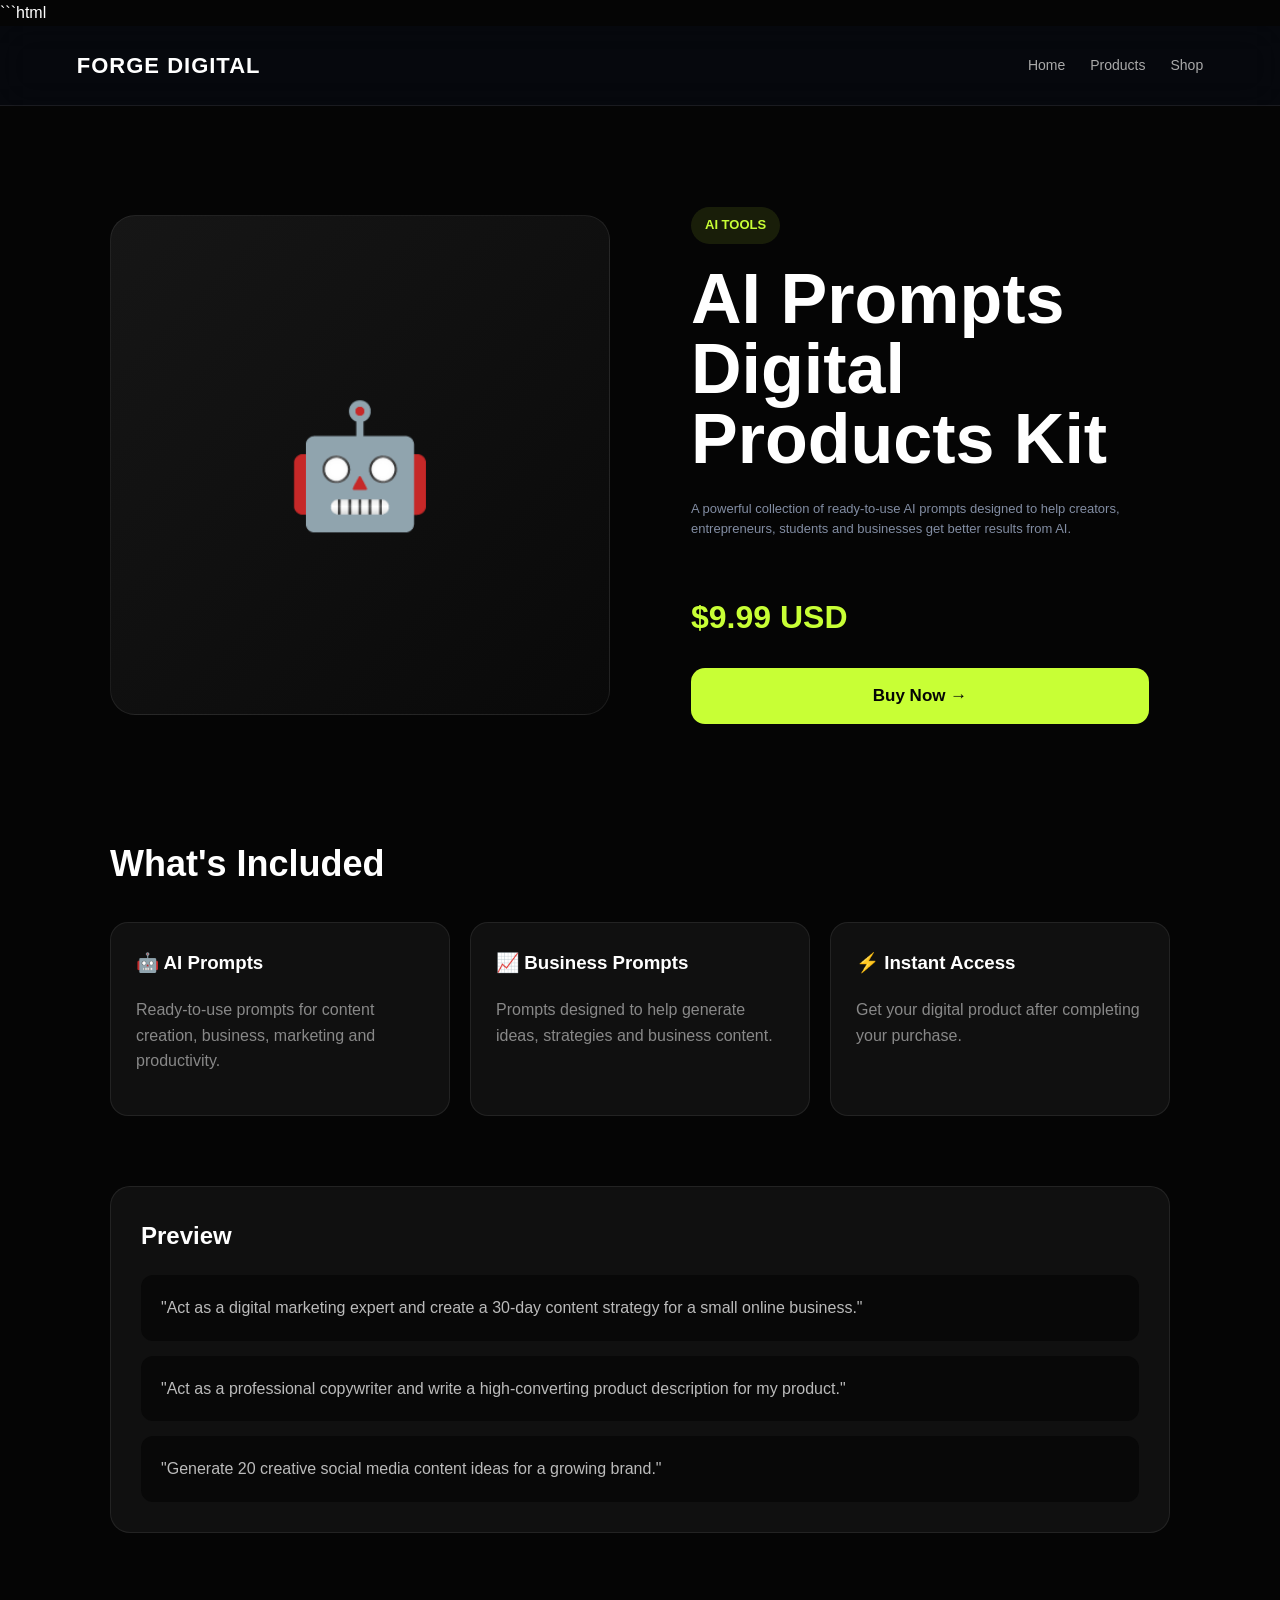
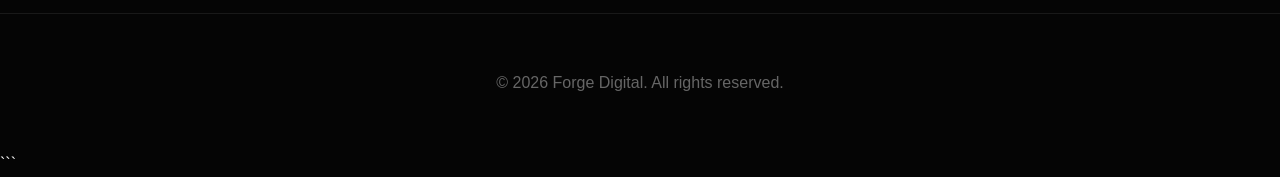
==== commit 85148beb: "Update product.html" ====
--- a/product.html
+++ b/product.html
@@ -7,247 +7,196 @@
 
     <title>AI Prompts Digital Products Kit | Forge Digital</title>
 
+    <link rel="stylesheet" href="css/style.css">
+
     <style>
         * {
+            box-sizing: border-box;
+        }
+
+        body {
             margin: 0;
-            padding: 0;
-            box-sizing: border-box;
-        }
-
-        body {
-            font-family: Arial, Helvetica, sans-serif;
-            background: #080808;
-            color: #ffffff;
-            line-height: 1.6;
-        }
-
-        a {
-            color: inherit;
-            text-decoration: none;
-        }
-
-        .container {
-            width: 90%;
-            max-width: 1100px;
-            margin: auto;
-        }
-
-        /* NAVBAR */
-
-        nav {
-            padding: 22px 0;
-            border-bottom: 1px solid #222;
-        }
-
-        .nav-content {
+            background: #050505;
+            color: white;
+            font-family: Arial, sans-serif;
+        }
+
+        .navbar {
             display: flex;
             justify-content: space-between;
             align-items: center;
-        }
-
-        .logo {
-            font-size: 24px;
-            font-weight: 800;
-            letter-spacing: -1px;
-        }
-
-        .logo span {
-            color: #7c5cff;
-        }
-
-        .back {
+            padding: 22px 6%;
+            border-bottom: 1px solid rgba(255,255,255,0.08);
+        }
+
+        .nav-logo {
+            font-size: 22px;
+            font-weight: 900;
+            letter-spacing: 1px;
+        }
+
+        .nav-links {
+            display: flex;
+            gap: 25px;
+        }
+
+        .nav-links a {
             color: #aaa;
-            font-size: 14px;
-        }
-
-        .back:hover {
+            text-decoration: none;
+        }
+
+        .nav-links a:hover {
             color: white;
         }
 
-        /* PRODUCT */
-
-        .product {
+        .product-page {
+            max-width: 1100px;
+            margin: auto;
+            padding: 80px 20px;
+        }
+
+        .product-grid {
             display: grid;
             grid-template-columns: 1fr 1fr;
             gap: 60px;
-            padding: 80px 0;
             align-items: center;
         }
 
         .product-image {
-            min-height: 430px;
-            border-radius: 24px;
-            background:
-                radial-gradient(circle at 30% 20%, #7c5cff 0%, transparent 35%),
-                radial-gradient(circle at 80% 80%, #00d4ff 0%, transparent 35%),
-                #151515;
-
+            min-height: 500px;
+            border-radius: 25px;
+            background: linear-gradient(135deg, #161616, #090909);
+            border: 1px solid rgba(255,255,255,0.08);
             display: flex;
+            align-items: center;
             justify-content: center;
-            align-items: center;
-            padding: 40px;
-            box-shadow: 0 20px 70px rgba(124, 92, 255, 0.15);
-        }
-
-        .product-icon {
-            font-size: 130px;
-            filter: drop-shadow(0 15px 30px rgba(0,0,0,0.4));
-        }
-
-        .category {
+            font-size: 120px;
+        }
+
+        .product-info .tag {
             display: inline-block;
-            background: #171222;
-            color: #a990ff;
-            padding: 7px 13px;
+            background: rgba(200,255,53,0.1);
+            color: #c8ff35;
+            padding: 8px 14px;
             border-radius: 30px;
-            font-size: 12px;
+            font-size: 13px;
             font-weight: bold;
-            margin-bottom: 18px;
-        }
-
-        h1 {
-            font-size: clamp(38px, 5vw, 62px);
-            line-height: 1.05;
-            letter-spacing: -2px;
             margin-bottom: 20px;
+        }
+
+        .product-info h1 {
+            font-size: clamp(40px, 6vw, 70px);
+            line-height: 1;
+            margin: 0 0 25px;
         }
 
         .description {
             color: #aaa;
+            font-size: 18px;
+            line-height: 1.7;
+            margin-bottom: 25px;
+        }
+
+        .price {
+            font-size: 32px;
+            font-weight: 900;
+            color: #c8ff35;
+            margin-bottom: 25px;
+        }
+
+        .buy-btn {
+            width: 100%;
+            border: none;
+            padding: 18px;
+            border-radius: 14px;
+            background: #c8ff35;
+            color: #050505;
             font-size: 17px;
-            margin-bottom: 25px;
-        }
-
-        .price {
-            font-size: 38px;
-            font-weight: 800;
-            margin-bottom: 25px;
-        }
-
-        .price small {
-            font-size: 14px;
-            color: #888;
-            font-weight: normal;
-        }
-
-        .buy-btn {
-            display: block;
-            width: 100%;
-            padding: 17px;
-            border: none;
-            border-radius: 12px;
-            background: linear-gradient(135deg, #7c5cff, #5b3df5);
-            color: white;
-            font-size: 17px;
-            font-weight: 800;
+            font-weight: 900;
             cursor: pointer;
-            transition: 0.25s;
+            transition: 0.25s ease;
         }
 
         .buy-btn:hover {
             transform: translateY(-3px);
-            box-shadow: 0 12px 35px rgba(124, 92, 255, 0.35);
-        }
-
-        .secure {
-            text-align: center;
-            color: #777;
-            font-size: 12px;
-            margin-top: 12px;
-        }
-
-        /* INCLUDED */
+            box-shadow: 0 12px 35px rgba(200,255,53,0.2);
+        }
 
         .included {
-            padding: 70px 0;
-            border-top: 1px solid #222;
-        }
-
-        .section-title {
-            font-size: 32px;
+            margin-top: 90px;
+        }
+
+        .included h2 {
+            font-size: 36px;
             margin-bottom: 30px;
         }
 
         .included-grid {
             display: grid;
-            grid-template-columns: repeat(2, 1fr);
-            gap: 16px;
+            grid-template-columns: repeat(3, 1fr);
+            gap: 20px;
         }
 
         .included-card {
-            background: #111;
-            border: 1px solid #222;
-            border-radius: 15px;
-            padding: 22px;
-        }
-
-        .included-card strong {
-            display: block;
-            margin-bottom: 6px;
+            padding: 25px;
+            border-radius: 18px;
+            background: #101010;
+            border: 1px solid rgba(255,255,255,0.08);
+        }
+
+        .included-card h3 {
+            margin-top: 0;
         }
 
         .included-card p {
             color: #888;
-            font-size: 14px;
-        }
-
-        /* PREVIEW */
+            line-height: 1.6;
+        }
 
         .preview {
-            padding: 70px 0;
-            border-top: 1px solid #222;
+            margin-top: 70px;
+            padding: 30px;
+            border-radius: 20px;
+            background: #101010;
+            border: 1px solid rgba(255,255,255,0.08);
+        }
+
+        .preview h2 {
+            margin-top: 0;
         }
 
         .prompt {
-            background: #101010;
-            border: 1px solid #242424;
-            border-radius: 15px;
-            padding: 22px;
-            margin-bottom: 15px;
-            color: #ccc;
-        }
-
-        .prompt-label {
-            color: #7c5cff;
-            font-size: 12px;
-            font-weight: bold;
-            margin-bottom: 8px;
-        }
-
-        /* FOOTER */
+            padding: 20px;
+            margin-top: 15px;
+            border-radius: 12px;
+            background: #080808;
+            color: #bbb;
+            line-height: 1.6;
+        }
 
         footer {
-            border-top: 1px solid #222;
-            padding: 35px 0;
             text-align: center;
+            padding: 40px 20px;
             color: #666;
-            font-size: 13px;
-        }
-
-        /* MOBILE */
-
-        @media (max-width: 750px) {
-
-            .product {
+            border-top: 1px solid rgba(255,255,255,0.08);
+        }
+
+        @media (max-width: 800px) {
+            .product-grid {
                 grid-template-columns: 1fr;
-                gap: 35px;
-                padding: 50px 0;
+                gap: 30px;
             }
 
             .product-image {
-                min-height: 300px;
-            }
-
-            .product-icon {
-                font-size: 90px;
+                min-height: 350px;
             }
 
             .included-grid {
                 grid-template-columns: 1fr;
             }
 
-            h1 {
-                font-size: 42px;
+            .nav-links {
+                display: none;
             }
         }
     </style>
@@ -255,214 +204,123 @@
 
 <body>
 
-    <!-- NAVBAR -->
-
-    <nav>
-        <div class="container nav-content">
-
-            <a href="index.html" class="logo">
-                Forge<span>Digital</span>
-            </a>
-
-            <a href="index.html" class="back">
-                ← Back to Store
-            </a>
-
-        </div>
-    </nav>
-
-
-    <!-- PRODUCT -->
-
-    <main>
-
-        <section class="product container">
-
-            <div class="product-image">
-                <div class="product-icon">🤖</div>
+<nav class="navbar">
+    <div class="nav-logo">FORGE DIGITAL</div>
+
+    <div class="nav-links">
+        <a href="index.html">Home</a>
+        <a href="products.html">Products</a>
+        <a href="products.html">Shop</a>
+    </div>
+</nav>
+
+<main class="product-page">
+
+    <section class="product-grid">
+
+        <div class="product-image">
+            🤖
+        </div>
+
+        <div class="product-info">
+
+            <span class="tag">AI TOOLS</span>
+
+            <h1>AI Prompts Digital Products Kit</h1>
+
+            <p class="description">
+                A powerful collection of ready-to-use AI prompts designed
+                to help creators, entrepreneurs, students and businesses
+                get better results from AI.
+            </p>
+
+            <div class="price">
+                $9.99 USD
             </div>
 
-
-            <div class="product-info">
-
-                <span class="category">
-                    AI TOOLS
-                </span>
-
-                <h1>
-                    AI Prompts<br>
-                    Digital Products Kit
-                </h1>
-
-                <p class="description">
-                    A ready-to-use collection of powerful AI prompts
-                    designed to help creators, entrepreneurs and
-                    digital product sellers work faster and create better.
+            <button class="buy-btn" onclick="buyProduct()">
+                Buy Now →
+            </button>
+
+        </div>
+
+    </section>
+
+
+    <section class="included">
+
+        <h2>What's Included</h2>
+
+        <div class="included-grid">
+
+            <div class="included-card">
+                <h3>🤖 AI Prompts</h3>
+                <p>
+                    Ready-to-use prompts for content creation,
+                    business, marketing and productivity.
                 </p>
-
-                <div class="price">
-                    $9.99
-                    <small>one-time payment</small>
-                </div>
-
-                <button class="buy-btn" onclick="buyProduct()">
-                    Buy Now →
-                </button>
-
-                <p class="secure">
-                    🔒 Secure checkout • Instant digital access
+            </div>
+
+            <div class="included-card">
+                <h3>📈 Business Prompts</h3>
+                <p>
+                    Prompts designed to help generate ideas,
+                    strategies and business content.
                 </p>
-
             </div>
 
-        </section>
-
-
-        <!-- WHAT'S INCLUDED -->
-
-        <section class="included">
-
-            <div class="container">
-
-                <h2 class="section-title">
-                    What's Included
-                </h2>
-
-                <div class="included-grid">
-
-                    <div class="included-card">
-                        <strong>🤖 AI Content Prompts</strong>
-                        <p>
-                            Prompts for creating social media posts,
-                            captions, ideas and content.
-                        </p>
-                    </div>
-
-                    <div class="included-card">
-                        <strong>💰 Business Prompts</strong>
-                        <p>
-                            AI prompts for business ideas, marketing,
-                            offers and customer research.
-                        </p>
-                    </div>
-
-                    <div class="included-card">
-                        <strong>📱 Social Media Prompts</strong>
-                        <p>
-                            Create engaging content for Instagram,
-                            TikTok, Facebook and other platforms.
-                        </p>
-                    </div>
-
-                    <div class="included-card">
-                        <strong>🚀 Productivity Prompts</strong>
-                        <p>
-                            Save time by using structured prompts
-                            for everyday tasks.
-                        </p>
-                    </div>
-
-                    <div class="included-card">
-                        <strong>🎯 Creator Prompts</strong>
-                        <p>
-                            Generate ideas for digital products,
-                            videos, campaigns and creative projects.
-                        </p>
-                    </div>
-
-                    <div class="included-card">
-                        <strong>⚡ Ready to Use</strong>
-                        <p>
-                            Copy, paste and customize the prompts
-                            for your own needs.
-                        </p>
-                    </div>
-
-                </div>
-
+            <div class="included-card">
+                <h3>⚡ Instant Access</h3>
+                <p>
+                    Get your digital product after completing
+                    your purchase.
+                </p>
             </div>
 
-        </section>
-
-
-        <!-- PREVIEW -->
-
-        <section class="preview">
-
-            <div class="container">
-
-                <h2 class="section-title">
-                    Preview
-                </h2>
-
-                <div class="prompt">
-
-                    <div class="prompt-label">
-                        SAMPLE PROMPT #01
-                    </div>
-
-                    "Act as a professional digital marketing
-                    strategist. Create a 7-day content plan for
-                    a small online business targeting Gen Z."
-                    
-                </div>
-
-
-                <div class="prompt">
-
-                    <div class="prompt-label">
-                        SAMPLE PROMPT #02
-                    </div>
-
-                    "Act as an expert copywriter. Write 5 powerful
-                    social media hooks that make people stop
-                    scrolling."
-                    
-                </div>
-
-
-                <div class="prompt">
-
-                    <div class="prompt-label">
-                        SAMPLE PROMPT #03
-                    </div>
-
-                    "Generate 10 digital product ideas that solve
-                    real problems for online creators."
-                    
-                </div>
-
-            </div>
-
-        </section>
-
-    </main>
-
-
-    <!-- FOOTER -->
-
-    <footer>
-
-        <div class="container">
-
-            © 2026 Forge Digital. All rights reserved.
-
-        </div>
-
-    </footer>
-
-
-    <script>
-
-        function buyProduct() {
-
-            alert(
-                "Checkout is coming next. We will connect this button to Paystack."
-            );
-
-        }
-
-    </script>
+        </div>
+
+    </section>
+
+
+    <section class="preview">
+
+        <h2>Preview</h2>
+
+        <div class="prompt">
+            "Act as a digital marketing expert and create a
+            30-day content strategy for a small online business."
+        </div>
+
+        <div class="prompt">
+            "Act as a professional copywriter and write a
+            high-converting product description for my product."
+        </div>
+
+        <div class="prompt">
+            "Generate 20 creative social media content ideas
+            for a growing brand."
+        </div>
+
+    </section>
+
+</main>
+
+
+<footer>
+    <p>© 2026 Forge Digital. All rights reserved.</p>
+</footer>
+
+
+<script>
+
+function buyProduct() {
+
+    window.location.href =
+        "checkout.html?id=AI-Prompts-Digital-Products-Kit";
+
+}
+
+</script>
 
 </body>
 </html>
--- a/css/style.css
+++ b/css/style.css
@@ -0,0 +1,1144 @@
+```css
+/* =========================================================
+   FORGE DIGITAL
+   Premium Digital Products Store
+========================================================= */
+
+@import url('https://fonts.googleapis.com/css2?family=DM+Sans:wght@400;500;600;700&family=Space+Grotesk:wght@400;500;600;700&display=swap');
+
+
+/* =========================================================
+   RESET
+========================================================= */
+
+* {
+    margin: 0;
+    padding: 0;
+    box-sizing: border-box;
+}
+
+html {
+    scroll-behavior: smooth;
+}
+
+body {
+    font-family: "DM Sans", sans-serif;
+    background: #070910;
+    color: #f5f7ff;
+    line-height: 1.6;
+    overflow-x: hidden;
+}
+
+a {
+    color: inherit;
+    text-decoration: none;
+}
+
+button,
+a {
+    -webkit-tap-highlight-color: transparent;
+}
+
+
+/* =========================================================
+   NAVBAR
+========================================================= */
+
+.navbar {
+    position: sticky;
+    top: 0;
+    z-index: 1000;
+
+    background: rgba(7, 9, 16, 0.78);
+    backdrop-filter: blur(18px);
+    -webkit-backdrop-filter: blur(18px);
+
+    border-bottom: 1px solid rgba(255, 255, 255, 0.07);
+}
+
+.nav-container {
+    width: min(1180px, 92%);
+    margin: auto;
+
+    min-height: 78px;
+
+    display: flex;
+    align-items: center;
+    justify-content: space-between;
+
+    gap: 30px;
+}
+
+
+/* LOGO */
+
+.logo {
+    display: flex;
+    flex-direction: column;
+
+    font-family: "Space Grotesk", sans-serif;
+
+    line-height: 0.85;
+}
+
+.logo span {
+    font-size: 21px;
+    font-weight: 700;
+    letter-spacing: 2px;
+}
+
+.logo small {
+    margin-top: 5px;
+
+    font-size: 8px;
+    font-weight: 700;
+    letter-spacing: 4px;
+
+    color: #6ea8ff;
+}
+
+
+/* NAV LINKS */
+
+.nav-links {
+    display: flex;
+    align-items: center;
+    gap: 30px;
+}
+
+.nav-links a {
+    color: #aeb6c9;
+    font-size: 14px;
+    font-weight: 500;
+
+    transition: 0.25s ease;
+}
+
+.nav-links a:hover,
+.nav-links a.active {
+    color: #ffffff;
+}
+
+
+/* NAV BUTTON */
+
+.nav-button {
+    padding: 11px 19px;
+
+    border-radius: 10px;
+
+    background: #ffffff;
+    color: #070910;
+
+    font-size: 13px;
+    font-weight: 700;
+
+    transition: 0.25s ease;
+}
+
+.nav-button:hover {
+    transform: translateY(-2px);
+    box-shadow: 0 10px 30px rgba(255, 255, 255, 0.12);
+}
+
+
+/* =========================================================
+   HERO
+========================================================= */
+
+.hero {
+    position: relative;
+    min-height: 730px;
+
+    display: flex;
+    align-items: center;
+
+    overflow: hidden;
+}
+
+.hero-background {
+    position: absolute;
+    inset: 0;
+
+    background:
+        radial-gradient(
+            circle at 75% 25%,
+            rgba(37, 99, 235, 0.24),
+            transparent 32%
+        ),
+        radial-gradient(
+            circle at 20% 80%,
+            rgba(124, 58, 237, 0.16),
+            transparent 28%
+        );
+}
+
+.hero-background::after {
+    content: "";
+
+    position: absolute;
+
+    width: 520px;
+    height: 520px;
+
+    right: -150px;
+    top: 80px;
+
+    border-radius: 50%;
+
+    border: 1px solid rgba(83, 141, 255, 0.13);
+
+    box-shadow:
+        0 0 0 50px rgba(83, 141, 255, 0.025),
+        0 0 0 100px rgba(83, 141, 255, 0.018);
+}
+
+.hero-content {
+    position: relative;
+    z-index: 2;
+
+    width: min(1180px, 92%);
+    margin: auto;
+
+    padding: 90px 0;
+}
+
+.hero-badge {
+    display: inline-flex;
+
+    padding: 8px 13px;
+
+    border: 1px solid rgba(99, 147, 255, 0.25);
+    border-radius: 100px;
+
+    background: rgba(52, 105, 220, 0.08);
+
+    color: #8db7ff;
+
+    font-size: 11px;
+    font-weight: 700;
+
+    letter-spacing: 1.5px;
+}
+
+.hero h1 {
+    max-width: 850px;
+
+    margin-top: 25px;
+
+    font-family: "Space Grotesk", sans-serif;
+
+    font-size: clamp(52px, 8vw, 92px);
+    line-height: 0.98;
+
+    letter-spacing: -4px;
+}
+
+.hero h1 span {
+    color: #6ea8ff;
+}
+
+.hero-content > p {
+    max-width: 620px;
+
+    margin-top: 28px;
+
+    color: #9da7bb;
+
+    font-size: 18px;
+    line-height: 1.75;
+}
+
+.hero-buttons {
+    display: flex;
+    flex-wrap: wrap;
+
+    gap: 13px;
+
+    margin-top: 35px;
+}
+
+
+/* BUTTONS */
+
+.primary-button,
+.secondary-button {
+    display: inline-flex;
+    align-items: center;
+    justify-content: center;
+
+    min-height: 50px;
+
+    padding: 0 22px;
+
+    border-radius: 11px;
+
+    font-size: 14px;
+    font-weight: 700;
+
+    transition: 0.25s ease;
+}
+
+.primary-button {
+    background: #ffffff;
+    color: #070910;
+}
+
+.primary-button:hover {
+    transform: translateY(-3px);
+
+    box-shadow:
+        0 14px 35px rgba(255, 255, 255, 0.12);
+}
+
+.secondary-button {
+    border: 1px solid rgba(255, 255, 255, 0.12);
+
+    color: #d7dce8;
+
+    background: rgba(255, 255, 255, 0.03);
+}
+
+.secondary-button:hover {
+    background: rgba(255, 255, 255, 0.07);
+
+    transform: translateY(-3px);
+}
+
+
+/* TRUST */
+
+.hero-trust {
+    display: flex;
+    flex-wrap: wrap;
+
+    gap: 40px;
+
+    margin-top: 65px;
+}
+
+.hero-trust div {
+    display: flex;
+    flex-direction: column;
+}
+
+.hero-trust strong {
+    font-family: "Space Grotesk", sans-serif;
+
+    font-size: 23px;
+}
+
+.hero-trust span {
+    margin-top: 2px;
+
+    color: #7f899e;
+
+    font-size: 12px;
+}
+
+
+/* =========================================================
+   GENERAL SECTIONS
+========================================================= */
+
+.section {
+    width: min(1180px, 92%);
+    margin: auto;
+
+    padding: 110px 0;
+}
+
+.section-heading {
+    display: flex;
+    align-items: flex-end;
+    justify-content: space-between;
+
+    gap: 30px;
+
+    margin-bottom: 42px;
+}
+
+.section-heading.centered {
+    display: block;
+
+    text-align: center;
+}
+
+.section-label {
+    display: block;
+
+    margin-bottom: 12px;
+
+    color: #6ea8ff;
+
+    font-size: 11px;
+    font-weight: 700;
+
+    letter-spacing: 2px;
+}
+
+.section h2 {
+    font-family: "Space Grotesk", sans-serif;
+
+    font-size: clamp(32px, 5vw, 52px);
+
+    line-height: 1.05;
+
+    letter-spacing: -2px;
+}
+
+.section-heading.centered p {
+    max-width: 550px;
+
+    margin: 15px auto 0;
+
+    color: #8993a8;
+}
+
+
+/* VIEW ALL */
+
+.view-all {
+    color: #8fb8ff;
+
+    font-size: 13px;
+    font-weight: 700;
+
+    white-space: nowrap;
+}
+
+.view-all:hover {
+    color: #ffffff;
+}
+
+
+/* =========================================================
+   PRODUCT CARDS
+========================================================= */
+
+.product-grid {
+    display: grid;
+
+    grid-template-columns: repeat(4, 1fr);
+
+    gap: 18px;
+}
+
+.product-card {
+    overflow: hidden;
+
+    border: 1px solid rgba(255, 255, 255, 0.07);
+    border-radius: 16px;
+
+    background: #0d1019;
+
+    transition: 0.3s ease;
+}
+
+.product-card:hover {
+    transform: translateY(-6px);
+
+    border-color: rgba(110, 168, 255, 0.28);
+
+    box-shadow:
+        0 20px 50px rgba(0, 0, 0, 0.25);
+}
+
+
+/* PRODUCT IMAGE */
+
+.product-image {
+    position: relative;
+
+    height: 235px;
+
+    display: flex;
+    align-items: center;
+    justify-content: center;
+
+    overflow: hidden;
+}
+
+.product-blue {
+    background:
+        radial-gradient(circle at 30% 30%, #244fbd, transparent 40%),
+        linear-gradient(135deg, #0d1735, #102b62);
+}
+
+.product-purple {
+    background:
+        radial-gradient(circle at 70% 30%, #7139c7, transparent 40%),
+        linear-gradient(135deg, #241440, #3c1e6d);
+}
+
+.product-green {
+    background:
+        radial-gradient(circle at 30% 30%, #19805b, transparent 40%),
+        linear-gradient(135deg, #092b24, #0e4c3b);
+}
+
+.product-orange {
+    background:
+        radial-gradient(circle at 70% 30%, #d86d32, transparent 40%),
+        linear-gradient(135deg, #3a1c12, #71351b);
+}
+
+.product-number {
+    position: absolute;
+
+    top: 15px;
+    left: 15px;
+
+    font-family: "Space Grotesk", sans-serif;
+
+    font-size: 12px;
+    font-weight: 700;
+
+    color: rgba(255, 255, 255, 0.55);
+}
+
+.product-placeholder {
+    font-family: "Space Grotesk", sans-serif;
+
+    font-size: 26px;
+    font-weight: 700;
+
+    letter-spacing: 2px;
+
+    transform: rotate(-8deg);
+
+    color: rgba(255, 255, 255, 0.88);
+
+    text-shadow:
+        0 8px 35px rgba(0, 0, 0, 0.4);
+}
+
+
+/* PRODUCT INFO */
+
+.product-info {
+    padding: 21px;
+}
+
+.product-category {
+    color: #6ea8ff;
+
+    font-size: 9px;
+    font-weight: 700;
+
+    letter-spacing: 1.5px;
+}
+
+.product-info h3 {
+    margin-top: 8px;
+
+    font-family: "Space Grotesk", sans-serif;
+
+    font-size: 18px;
+    line-height: 1.2;
+}
+
+.product-info p {
+    min-height: 68px;
+
+    margin-top: 10px;
+
+    color: #828da3;
+
+    font-size: 13px;
+    line-height: 1.6;
+}
+
+.product-bottom {
+    display: flex;
+    align-items: center;
+    justify-content: space-between;
+
+    gap: 10px;
+
+    margin-top: 18px;
+
+    padding-top: 15px;
+
+    border-top: 1px solid rgba(255, 255, 255, 0.07);
+}
+
+.product-bottom strong {
+    font-family: "Space Grotesk", sans-serif;
+
+    font-size: 18px;
+}
+
+.product-bottom a {
+    color: #8fb8ff;
+
+    font-size: 11px;
+    font-weight: 700;
+}
+
+
+/* =========================================================
+   CATEGORIES
+========================================================= */
+
+.categories-section {
+    padding: 110px 4%;
+
+    background:
+        linear-gradient(
+            180deg,
+            #070910,
+            #0a0d15,
+            #070910
+        );
+}
+
+.category-grid {
+    width: min(1180px, 92%);
+    margin: 45px auto 0;
+
+    display: grid;
+
+    grid-template-columns: repeat(3, 1fr);
+
+    gap: 15px;
+}
+
+.category-card {
+    position: relative;
+
+    min-height: 190px;
+
+    padding: 27px;
+
+    overflow: hidden;
+
+    border: 1px solid rgba(255, 255, 255, 0.07);
+    border-radius: 15px;
+
+    background: rgba(255, 255, 255, 0.025);
+
+    transition: 0.3s ease;
+}
+
+.category-card:hover {
+    transform: translateY(-5px);
+
+    background: rgba(255, 255, 255, 0.045);
+
+    border-color: rgba(110, 168, 255, 0.25);
+}
+
+.category-icon {
+    font-size: 27px;
+}
+
+.category-card h3 {
+    margin-top: 20px;
+
+    font-family: "Space Grotesk", sans-serif;
+
+    font-size: 21px;
+}
+
+.category-card p {
+    margin-top: 5px;
+
+    color: #7f899e;
+
+    font-size: 13px;
+}
+
+.category-arrow {
+    position: absolute;
+
+    right: 25px;
+    bottom: 23px;
+
+    color: #7daeff;
+
+    font-size: 20px;
+}
+
+
+/* =========================================================
+   WHY SECTION
+========================================================= */
+
+.why-section {
+    width: min(1180px, 92%);
+    margin: auto;
+
+    padding: 120px 0;
+
+    display: grid;
+
+    grid-template-columns: 0.9fr 1.1fr;
+
+    gap: 90px;
+
+    align-items: center;
+}
+
+.why-content h2 {
+    font-family: "Space Grotesk", sans-serif;
+
+    font-size: clamp(38px, 5vw, 62px);
+
+    line-height: 1;
+
+    letter-spacing: -3px;
+}
+
+.why-content > p {
+    max-width: 530px;
+
+    margin: 25px 0 30px;
+
+    color: #8993a8;
+
+    line-height: 1.8;
+}
+
+
+/* BENEFITS */
+
+.benefits {
+    display: grid;
+
+    grid-template-columns: repeat(2, 1fr);
+
+    gap: 15px;
+}
+
+.benefit {
+    padding: 24px;
+
+    border: 1px solid rgba(255, 255, 255, 0.07);
+    border-radius: 14px;
+
+    background: rgba(255, 255, 255, 0.025);
+}
+
+.benefit > span {
+    color: #618fdc;
+
+    font-size: 10px;
+    font-weight: 700;
+}
+
+.benefit h3 {
+    margin-top: 18px;
+
+    font-family: "Space Grotesk", sans-serif;
+
+    font-size: 17px;
+}
+
+.benefit p {
+    margin-top: 7px;
+
+    color: #7f899e;
+
+    font-size: 12px;
+}
+
+
+/* =========================================================
+   BUNDLE
+========================================================= */
+
+.bundle-section {
+    position: relative;
+
+    width: min(1180px, 92%);
+    min-height: 450px;
+
+    margin: 0 auto 110px;
+
+    padding: 70px;
+
+    overflow: hidden;
+
+    display: flex;
+    align-items: center;
+    justify-content: space-between;
+
+    border: 1px solid rgba(92, 143, 255, 0.18);
+    border-radius: 25px;
+
+    background:
+        linear-gradient(
+            135deg,
+            #101a35,
+            #0d1121 55%,
+            #16102b
+        );
+}
+
+.bundle-glow {
+    position: absolute;
+
+    width: 500px;
+    height: 500px;
+
+    right: -170px;
+    top: -170px;
+
+    border-radius: 50%;
+
+    background: rgba(71, 107, 255, 0.14);
+
+    filter: blur(50px);
+}
+
+.bundle-content {
+    position: relative;
+    z-index: 2;
+
+    max-width: 650px;
+}
+
+.bundle-content h2 {
+    font-family: "Space Grotesk", sans-serif;
+
+    font-size: clamp(38px, 6vw, 66px);
+
+    line-height: 0.98;
+
+    letter-spacing: -3px;
+}
+
+.bundle-content p {
+    max-width: 540px;
+
+    margin: 22px 0 30px;
+
+    color: #929db4;
+}
+
+
+/* BUNDLE BADGE */
+
+.bundle-badge {
+    position: relative;
+    z-index: 2;
+
+    width: 190px;
+    height: 190px;
+
+    flex-shrink: 0;
+
+    display: flex;
+    flex-direction: column;
+    align-items: center;
+    justify-content: center;
+
+    border-radius: 50%;
+
+    border: 1px solid rgba(140, 176, 255, 0.25);
+
+    background: rgba(255, 255, 255, 0.035);
+
+    box-shadow:
+        0 0 70px rgba(69, 112, 255, 0.13);
+}
+
+.bundle-badge span {
+    font-family: "Space Grotesk", sans-serif;
+
+    font-size: 55px;
+    font-weight: 700;
+
+    line-height: 1;
+}
+
+.bundle-badge small {
+    margin-top: 7px;
+
+    color: #8794ae;
+
+    font-size: 8px;
+    font-weight: 700;
+
+    line-height: 1.5;
+
+    text-align: center;
+
+    letter-spacing: 1.5px;
+}
+
+
+/* =========================================================
+   FINAL CTA
+========================================================= */
+
+.final-cta {
+    padding: 130px 20px;
+
+    text-align: center;
+
+    background:
+        radial-gradient(
+            circle at center,
+            rgba(48, 93, 204, 0.12),
+            transparent 45%
+        );
+}
+
+.final-cta h2 {
+    font-family: "Space Grotesk", sans-serif;
+
+    font-size: clamp(45px, 7vw, 76px);
+
+    line-height: 0.98;
+
+    letter-spacing: -4px;
+}
+
+.final-cta p {
+    max-width: 480px;
+
+    margin: 20px auto 30px;
+
+    color: #8993a8;
+}
+
+
+/* =========================================================
+   FOOTER
+========================================================= */
+
+.footer {
+    padding: 70px 4% 25px;
+
+    border-top: 1px solid rgba(255, 255, 255, 0.07);
+
+    background: #05070d;
+}
+
+.footer-container {
+    width: min(1180px, 92%);
+    margin: auto;
+
+    display: flex;
+    justify-content: space-between;
+
+    gap: 70px;
+}
+
+.footer-brand p {
+    max-width: 280px;
+
+    margin-top: 18px;
+
+    color: #747e92;
+
+    font-size: 13px;
+}
+
+.footer-links {
+    display: flex;
+
+    gap: 100px;
+}
+
+.footer-links div {
+    display: flex;
+    flex-direction: column;
+
+    gap: 10px;
+}
+
+.footer-links h4 {
+    margin-bottom: 7px;
+
+    font-size: 12px;
+}
+
+.footer-links a {
+    color: #747e92;
+
+    font-size: 12px;
+
+    transition: 0.2s ease;
+}
+
+.footer-links a:hover {
+    color: #ffffff;
+}
+
+.footer-bottom {
+    width: min(1180px, 92%);
+    margin: 60px auto 0;
+
+    padding-top: 22px;
+
+    border-top: 1px solid rgba(255, 255, 255, 0.06);
+
+    display: flex;
+    justify-content: space-between;
+
+    gap: 20px;
+
+    color: #586174;
+
+    font-size: 10px;
+}
+
+
+/* =========================================================
+   RESPONSIVE
+========================================================= */
+
+@media (max-width: 1000px) {
+
+    .product-grid {
+        grid-template-columns: repeat(2, 1fr);
+    }
+
+    .category-grid {
+        grid-template-columns: repeat(2, 1fr);
+    }
+
+    .why-section {
+        grid-template-columns: 1fr;
+        gap: 50px;
+    }
+
+    .bundle-section {
+        padding: 55px;
+    }
+
+}
+
+
+@media (max-width: 720px) {
+
+    .nav-container {
+        min-height: 68px;
+    }
+
+    .nav-links {
+        display: none;
+    }
+
+    .nav-button {
+        padding: 9px 14px;
+    }
+
+    .hero {
+        min-height: 650px;
+    }
+
+    .hero-content {
+        padding: 70px 0;
+    }
+
+    .hero h1 {
+        font-size: clamp(45px, 14vw, 70px);
+
+        letter-spacing: -3px;
+    }
+
+    .hero-content > p {
+        font-size: 15px;
+    }
+
+    .hero-trust {
+        gap: 22px;
+        margin-top: 45px;
+    }
+
+    .section {
+        padding: 80px 0;
+    }
+
+    .section-heading {
+        align-items: flex-start;
+        flex-direction: column;
+    }
+
+    .product-grid {
+        grid-template-columns: 1fr;
+    }
+
+    .category-grid {
+        grid-template-columns: 1fr;
+    }
+
+    .why-section {
+        padding: 80px 0;
+    }
+
+    .benefits {
+        grid-template-columns: 1fr;
+    }
+
+    .bundle-section {
+        min-height: auto;
+
+        padding: 45px 30px;
+
+        flex-direction: column;
+        align-items: flex-start;
+
+        gap: 45px;
+    }
+
+    .bundle-badge {
+        width: 145px;
+        height: 145px;
+    }
+
+    .bundle-badge span {
+        font-size: 42px;
+    }
+
+    .footer-container {
+        flex-direction: column;
+    }
+
+    .footer-links {
+        gap: 60px;
+    }
+
+    .footer-bottom {
+        flex-direction: column;
+        gap: 8px;
+    }
+
+}
+
+
+@media (max-width: 420px) {
+
+    .hero-buttons {
+        flex-direction: column;
+        align-items: stretch;
+    }
+
+    .primary-button,
+    .secondary-button {
+        width: 100%;
+    }
+
+    .hero-trust {
+        display: grid;
+        grid-template-columns: repeat(3, 1fr);
+    }
+
+    .hero-trust strong {
+        font-size: 18px;
+    }
+
+    .hero-trust span {
+        font-size: 10px;
+    }
+
+    .footer-links {
+        gap: 35px;
+    }
+
+}
+```
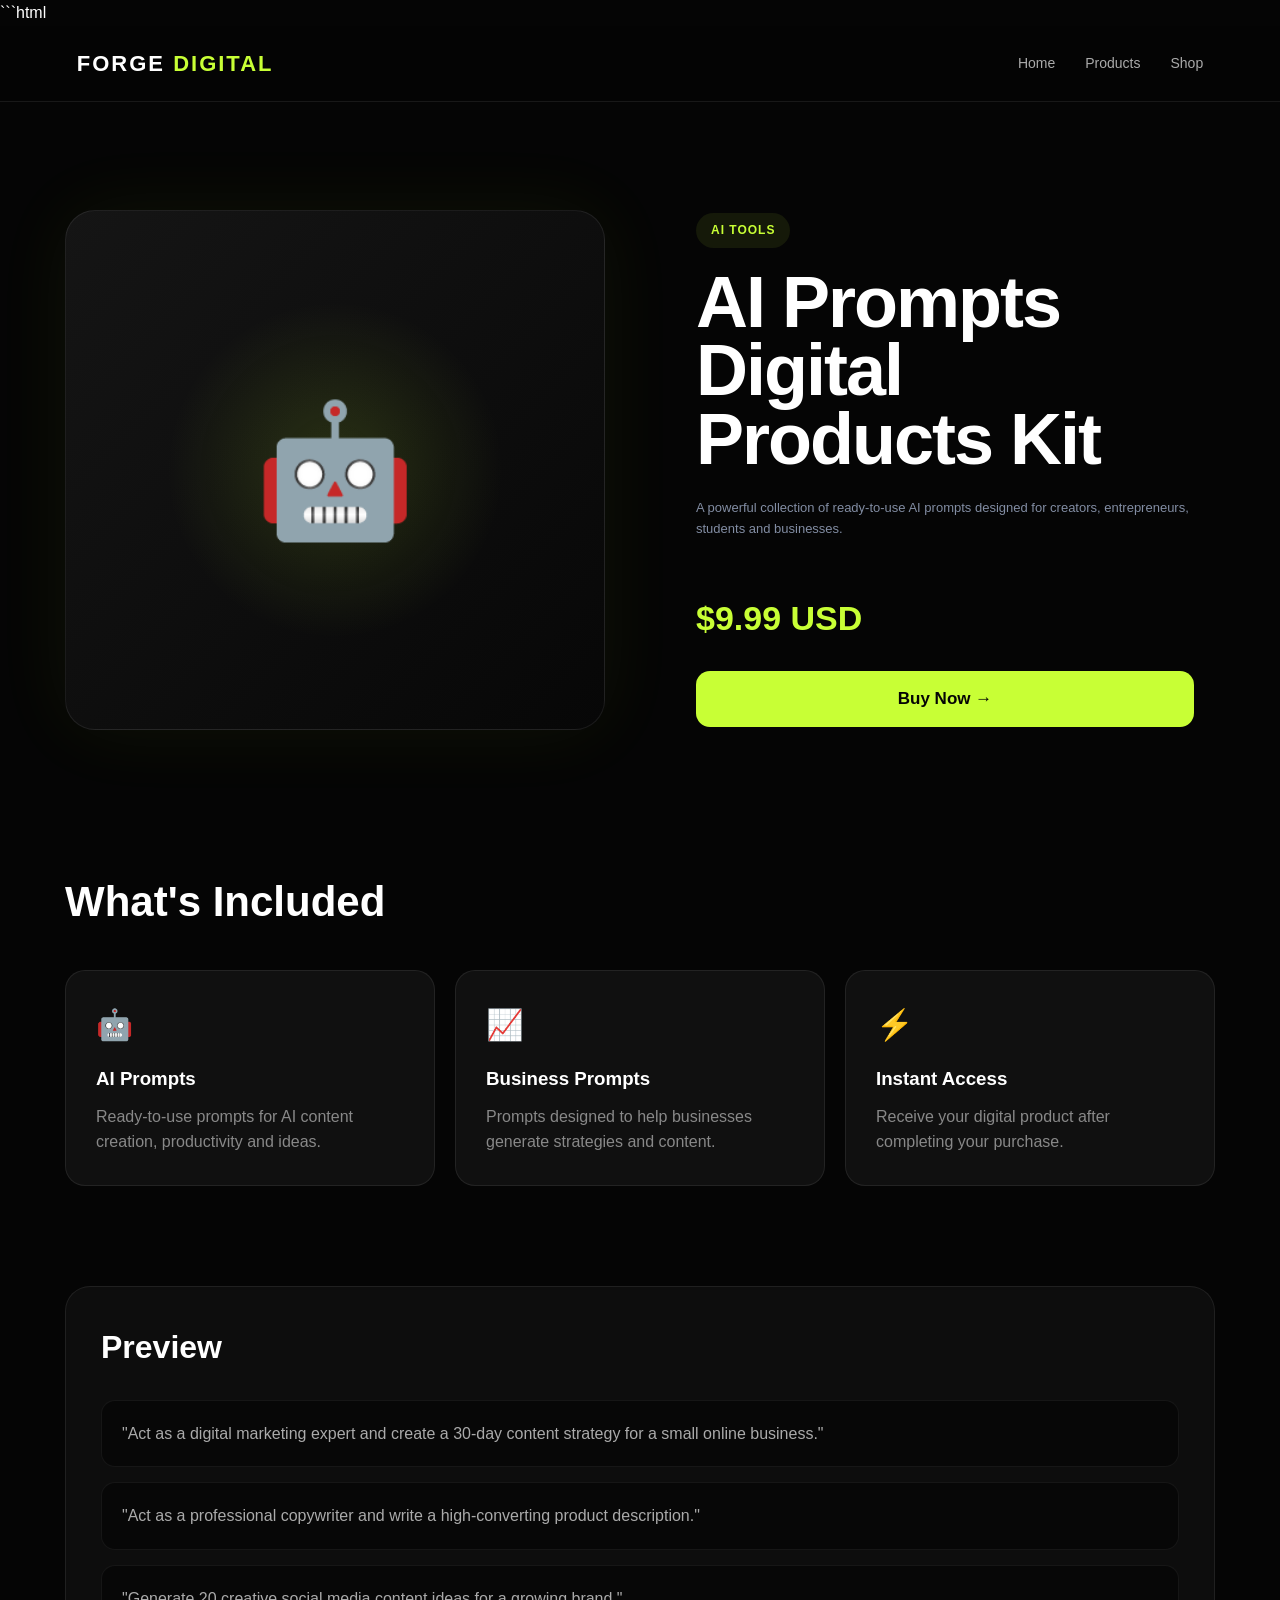
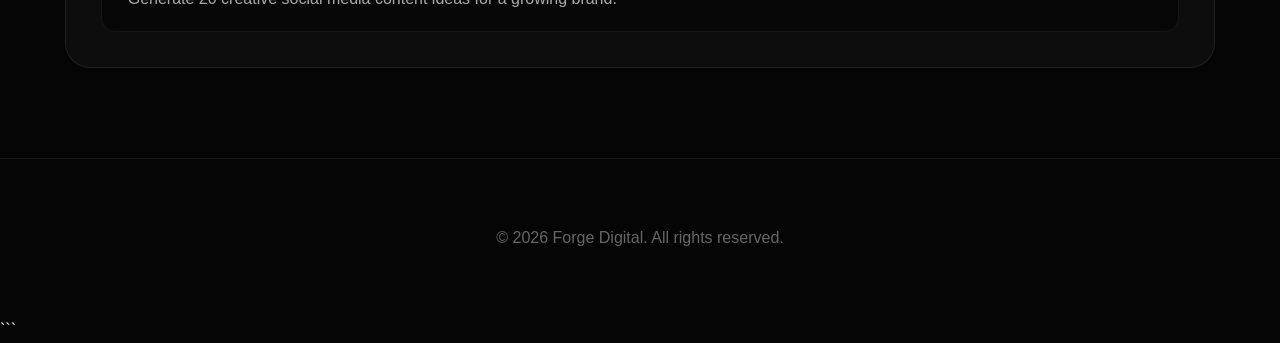
==== commit 714413a8: "Update product.html" ====
--- a/product.html
+++ b/product.html
@@ -14,189 +14,337 @@
             box-sizing: border-box;
         }
 
+        html {
+            scroll-behavior: smooth;
+        }
+
         body {
             margin: 0;
             background: #050505;
-            color: white;
+            color: #ffffff;
             font-family: Arial, sans-serif;
         }
 
+        /* NAVBAR */
+
         .navbar {
+            position: sticky;
+            top: 0;
+            z-index: 1000;
+
             display: flex;
             justify-content: space-between;
             align-items: center;
-            padding: 22px 6%;
+
+            padding: 20px 6%;
+
+            background: rgba(5,5,5,0.85);
+            backdrop-filter: blur(15px);
+
             border-bottom: 1px solid rgba(255,255,255,0.08);
         }
 
         .nav-logo {
             font-size: 22px;
             font-weight: 900;
-            letter-spacing: 1px;
+            letter-spacing: 2px;
+        }
+
+        .nav-logo span {
+            color: #c8ff35;
         }
 
         .nav-links {
             display: flex;
-            gap: 25px;
+            gap: 30px;
         }
 
         .nav-links a {
             color: #aaa;
             text-decoration: none;
+            transition: 0.2s;
         }
 
         .nav-links a:hover {
-            color: white;
-        }
+            color: #c8ff35;
+        }
+
+        /* HERO */
 
         .product-page {
-            max-width: 1100px;
+            max-width: 1200px;
             margin: auto;
-            padding: 80px 20px;
+            padding: 90px 25px;
         }
 
         .product-grid {
             display: grid;
             grid-template-columns: 1fr 1fr;
-            gap: 60px;
+            gap: 70px;
             align-items: center;
         }
 
+        /* PRODUCT IMAGE */
+
         .product-image {
-            min-height: 500px;
-            border-radius: 25px;
-            background: linear-gradient(135deg, #161616, #090909);
-            border: 1px solid rgba(255,255,255,0.08);
+            min-height: 520px;
+
             display: flex;
             align-items: center;
             justify-content: center;
-            font-size: 120px;
-        }
-
-        .product-info .tag {
+
+            border-radius: 30px;
+
+            background:
+                radial-gradient(circle at center,
+                rgba(200,255,53,0.15),
+                transparent 45%),
+                linear-gradient(135deg,#151515,#070707);
+
+            border: 1px solid rgba(255,255,255,0.08);
+
+            font-size: 130px;
+
+            box-shadow:
+                0 0 80px rgba(200,255,53,0.06);
+
+            transition: 0.4s;
+        }
+
+        .product-image:hover {
+            transform: translateY(-8px);
+            box-shadow:
+                0 0 100px rgba(200,255,53,0.12);
+        }
+
+        /* PRODUCT INFO */
+
+        .tag {
             display: inline-block;
-            background: rgba(200,255,53,0.1);
+
+            padding: 8px 15px;
+
+            border-radius: 30px;
+
+            background: rgba(200,255,53,0.08);
+
             color: #c8ff35;
-            padding: 8px 14px;
-            border-radius: 30px;
-            font-size: 13px;
-            font-weight: bold;
+
+            font-size: 12px;
+            font-weight: 800;
+
+            letter-spacing: 1px;
+
             margin-bottom: 20px;
         }
 
         .product-info h1 {
-            font-size: clamp(40px, 6vw, 70px);
-            line-height: 1;
+            font-size: clamp(42px,6vw,72px);
+
+            line-height: 0.95;
+
             margin: 0 0 25px;
+
+            letter-spacing: -2px;
         }
 
         .description {
-            color: #aaa;
+            color: #999;
+
             font-size: 18px;
+
             line-height: 1.7;
+
+            max-width: 550px;
+
             margin-bottom: 25px;
         }
 
         .price {
-            font-size: 32px;
+            font-size: 34px;
+
             font-weight: 900;
+
             color: #c8ff35;
+
             margin-bottom: 25px;
         }
+
+        /* BUTTON */
 
         .buy-btn {
             width: 100%;
+
+            padding: 18px;
+
             border: none;
-            padding: 18px;
+
             border-radius: 14px;
+
             background: #c8ff35;
+
             color: #050505;
+
             font-size: 17px;
+
             font-weight: 900;
+
             cursor: pointer;
-            transition: 0.25s ease;
+
+            transition: 0.25s;
         }
 
         .buy-btn:hover {
-            transform: translateY(-3px);
-            box-shadow: 0 12px 35px rgba(200,255,53,0.2);
-        }
+            transform: translateY(-4px);
+
+            box-shadow:
+                0 15px 40px rgba(200,255,53,0.22);
+        }
+
+        /* INCLUDED */
 
         .included {
-            margin-top: 90px;
-        }
-
-        .included h2 {
-            font-size: 36px;
-            margin-bottom: 30px;
+            margin-top: 120px;
+        }
+
+        .section-title {
+            font-size: 42px;
+
+            margin-bottom: 35px;
         }
 
         .included-grid {
             display: grid;
-            grid-template-columns: repeat(3, 1fr);
+
+            grid-template-columns:
+                repeat(3,1fr);
+
             gap: 20px;
         }
 
         .included-card {
-            padding: 25px;
-            border-radius: 18px;
+            padding: 30px;
+
             background: #101010;
-            border: 1px solid rgba(255,255,255,0.08);
+
+            border: 1px solid
+                rgba(255,255,255,0.08);
+
+            border-radius: 20px;
+
+            transition: 0.3s;
+        }
+
+        .included-card:hover {
+            transform: translateY(-6px);
+
+            border-color:
+                rgba(200,255,53,0.25);
+        }
+
+        .included-card .icon {
+            font-size: 30px;
+
+            margin-bottom: 15px;
         }
 
         .included-card h3 {
-            margin-top: 0;
+            margin: 0 0 10px;
         }
 
         .included-card p {
             color: #888;
+
             line-height: 1.6;
-        }
+
+            margin: 0;
+        }
+
+        /* PREVIEW */
 
         .preview {
-            margin-top: 70px;
-            padding: 30px;
-            border-radius: 20px;
-            background: #101010;
-            border: 1px solid rgba(255,255,255,0.08);
+            margin-top: 100px;
+
+            padding: 35px;
+
+            border-radius: 25px;
+
+            background: #0d0d0d;
+
+            border: 1px solid
+                rgba(255,255,255,0.08);
         }
 
         .preview h2 {
             margin-top: 0;
+
+            font-size: 32px;
         }
 
         .prompt {
             padding: 20px;
+
             margin-top: 15px;
-            border-radius: 12px;
-            background: #080808;
-            color: #bbb;
+
+            border-radius: 14px;
+
+            background: #070707;
+
+            border: 1px solid
+                rgba(255,255,255,0.06);
+
+            color: #aaa;
+
             line-height: 1.6;
         }
+
+        /* FOOTER */
 
         footer {
             text-align: center;
-            padding: 40px 20px;
+
+            padding: 50px 20px;
+
             color: #666;
-            border-top: 1px solid rgba(255,255,255,0.08);
-        }
+
+            border-top:
+                1px solid rgba(255,255,255,0.08);
+        }
+
+        /* MOBILE */
 
         @media (max-width: 800px) {
+
+            .navbar {
+                padding: 18px 20px;
+            }
+
+            .nav-links {
+                display: none;
+            }
+
+            .product-page {
+                padding: 60px 20px;
+            }
+
             .product-grid {
                 grid-template-columns: 1fr;
-                gap: 30px;
+
+                gap: 40px;
             }
 
             .product-image {
                 min-height: 350px;
+
+                font-size: 90px;
             }
 
             .included-grid {
                 grid-template-columns: 1fr;
             }
 
-            .nav-links {
-                display: none;
+            .section-title {
+                font-size: 34px;
             }
         }
     </style>
@@ -204,42 +352,83 @@
 
 <body>
 
+<!-- NAVIGATION -->
+
 <nav class="navbar">
-    <div class="nav-logo">FORGE DIGITAL</div>
+
+    <div class="nav-logo">
+        FORGE <span>DIGITAL</span>
+    </div>
 
     <div class="nav-links">
-        <a href="index.html">Home</a>
-        <a href="products.html">Products</a>
-        <a href="products.html">Shop</a>
+
+        <a href="index.html">
+            Home
+        </a>
+
+        <a href="products.html">
+            Products
+        </a>
+
+        <a href="products.html">
+            Shop
+        </a>
+
     </div>
+
 </nav>
 
+
+<!-- PRODUCT -->
+
 <main class="product-page">
 
     <section class="product-grid">
 
+        <!-- IMAGE -->
+
         <div class="product-image">
+
             🤖
+
         </div>
 
+
+        <!-- INFO -->
+
         <div class="product-info">
 
-            <span class="tag">AI TOOLS</span>
-
-            <h1>AI Prompts Digital Products Kit</h1>
+            <span class="tag">
+                AI TOOLS
+            </span>
+
+            <h1>
+                AI Prompts
+                Digital Products Kit
+            </h1>
 
             <p class="description">
-                A powerful collection of ready-to-use AI prompts designed
-                to help creators, entrepreneurs, students and businesses
-                get better results from AI.
+
+                A powerful collection of
+                ready-to-use AI prompts
+                designed for creators,
+                entrepreneurs, students
+                and businesses.
+
             </p>
 
             <div class="price">
+
                 $9.99 USD
+
             </div>
 
-            <button class="buy-btn" onclick="buyProduct()">
+            <button
+                class="buy-btn"
+                onclick="buyProduct()">
+
                 Buy Now →
+
             </button>
 
         </div>
@@ -247,58 +436,120 @@
     </section>
 
 
+    <!-- INCLUDED -->
+
     <section class="included">
 
-        <h2>What's Included</h2>
+        <h2 class="section-title">
+            What's Included
+        </h2>
 
         <div class="included-grid">
 
+
             <div class="included-card">
-                <h3>🤖 AI Prompts</h3>
+
+                <div class="icon">
+                    🤖
+                </div>
+
+                <h3>
+                    AI Prompts
+                </h3>
+
                 <p>
-                    Ready-to-use prompts for content creation,
-                    business, marketing and productivity.
+
+                    Ready-to-use prompts
+                    for AI content creation,
+                    productivity and ideas.
+
                 </p>
+
             </div>
 
+
             <div class="included-card">
-                <h3>📈 Business Prompts</h3>
+
+                <div class="icon">
+                    📈
+                </div>
+
+                <h3>
+                    Business Prompts
+                </h3>
+
                 <p>
-                    Prompts designed to help generate ideas,
-                    strategies and business content.
+
+                    Prompts designed to
+                    help businesses generate
+                    strategies and content.
+
                 </p>
+
             </div>
 
+
             <div class="included-card">
-                <h3>⚡ Instant Access</h3>
+
+                <div class="icon">
+                    ⚡
+                </div>
+
+                <h3>
+                    Instant Access
+                </h3>
+
                 <p>
-                    Get your digital product after completing
+
+                    Receive your digital
+                    product after completing
                     your purchase.
+
                 </p>
+
             </div>
 
+
         </div>
 
     </section>
 
 
+    <!-- PREVIEW -->
+
     <section class="preview">
 
-        <h2>Preview</h2>
+        <h2>
+            Preview
+        </h2>
+
 
         <div class="prompt">
-            "Act as a digital marketing expert and create a
-            30-day content strategy for a small online business."
+
+            "Act as a digital marketing
+            expert and create a 30-day
+            content strategy for a small
+            online business."
+
         </div>
 
+
         <div class="prompt">
-            "Act as a professional copywriter and write a
-            high-converting product description for my product."
+
+            "Act as a professional
+            copywriter and write a
+            high-converting product
+            description."
+
         </div>
 
+
         <div class="prompt">
-            "Generate 20 creative social media content ideas
-            for a growing brand."
+
+            "Generate 20 creative social
+            media content ideas for a
+            growing brand."
+
         </div>
 
     </section>
@@ -306,10 +557,19 @@
 </main>
 
 
+<!-- FOOTER -->
+
 <footer>
-    <p>© 2026 Forge Digital. All rights reserved.</p>
+
+    <p>
+        © 2026 Forge Digital.
+        All rights reserved.
+    </p>
+
 </footer>
 
+
+<!-- BUY BUTTON -->
 
 <script>
 
